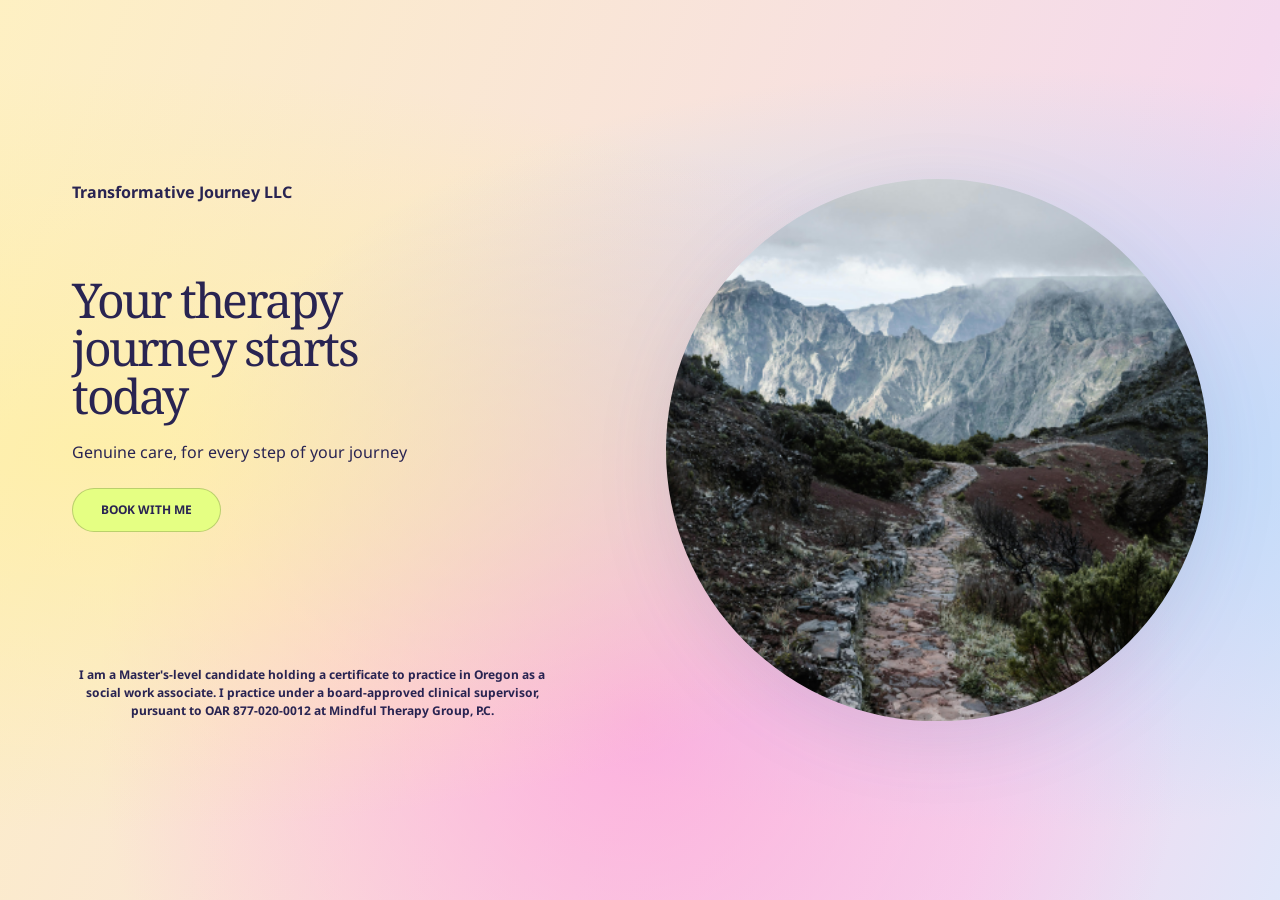
==== index.html @ f6b1f236 "Merge pull request #1 from Bubbles0989/main first pr" ====
<!DOCTYPE html>
<html lang="en">
<head>
	<meta charset="UTF-8">
	<meta name="viewport" content="width=device-width, initial-scale=1.0">
	<title>Transformative Journey LLC | Therapy</title>
	<link href="https://cdn.jsdelivr.net/npm/bootstrap@5.3.8/dist/css/bootstrap.min.css" rel="stylesheet" integrity="sha384-sRIl4kxILFvY47J16cr9ZwB07vP4J8+LH7qKQnuqkuIAvNWLzeN8tE5YBujZqJLB" crossorigin="anonymous">
	<link rel="stylesheet" href="styles.css">
	<link rel="preconnect" href="https://fonts.googleapis.com">
	<link rel="preconnect" href="https://fonts.gstatic.com" crossorigin>
	<link href="https://fonts.googleapis.com/css2?family=Droid+Sans:wght@400;700&family=Droid+Serif:wght@400;700&display=swap" rel="stylesheet">
</head>
<body>
	<main class="index">
		<div class="index-content">
			<section class="intro" aria-labelledby="index-title">
				<p class="brand">Transformative Journey LLC</p>
				<h1 id="index-title">Your therapy<br class="desktop-break"> journey starts<br class="desktop-break"> today</h1>
				<p class="tagline">Genuine care, for every step of your journey</p>
				<a class="booking-link" href="https://www.mindfultherapygroup.com/find-a-provider/?providerId=4339273000565713788" target="blank" rel="noopener noreferrer">Book with me</a>
				<p class="disclaimer">I am a Master's-level candidate holding a certificate to practice in Oregon as a social work associate. I practice under a board-approved clinical supervisor, pursuant to OAR 877-020-0012 at Mindful Therapy Group, P.C.</p>
			</section>

			<div class="photo-wrap" aria-label="A mountain trail through a rocky landscape" role="img">
				<svg class="landscape" viewBox="0 0 500 500" aria-hidden="true">
					<defs>
						<clipPath id="landscape-shape">
							<path d="M 250,0 A 250,250 0 1,1 250,500 A 250,250 0 1,1 250,0 Z"/>
						</clipPath>
					</defs>
					<image href="images/outside.jpg" width="500" height="500" preserveAspectRatio="xMidYMid slice" clip-path="url(#landscape-shape)"/>
				</svg>
			</div>
		</div>
	</main>
</body>
</html>
---- styles.css ----
* {
	box-sizing: border-box;
}

body {
	margin: 0;
	color: #292452;
	font-family: "Droid Sans", sans-serif;
}

.index {
	position: relative;
	display: grid;
	min-height: 100vh;
	min-height: 100svh;
	overflow: hidden;
	isolation: isolate;
}

.index::before {
	position: absolute;
	z-index: -1;
	inset: -10%;
	background:
		radial-gradient(ellipse at 15% 50%, rgba(255, 240, 160, 0.75), transparent 50%),
		radial-gradient(ellipse at 50% 75%, rgba(255, 161, 221, 0.75), transparent 50%),
		radial-gradient(ellipse at 74% 50%, rgba(161, 215, 255, 0.75), transparent 50%),
        linear-gradient(110deg, #fff3bd, #f4d9ee 75%, #d7edff);
	content: "";
	animation: color-drift 25s ease-in-out infinite alternate;
}

.index-content {
	display: grid;
	grid-template-columns: minmax(0, 1fr) minmax(0, 1fr);
	align-items: center;
	gap: clamp(1rem, 4vw, 3.5rem);
	width: min(100%, 1280px);
	min-height: 100vh;
	min-height: 100svh;
	margin-inline: auto;
	padding: clamp(1.5rem, 6vw, 4.5rem);
}

.intro {
	display: flex;
	flex-direction: column;
	align-items: flex-start;
	min-height: min(72vh, 540px);
}

.brand {
	margin: 0 0 clamp(2rem, 8vh, 4.5rem);
	font-size: 1rem;
	font-weight: 700;
}

h1 {
	max-width: 12ch;
	margin: 0;
	font-family: "Droid Serif", serif;
	font-size: clamp(2rem, 4vw, 3rem);
	font-weight: 400;
	line-height: 1;
	letter-spacing: -0.05em;
}

.tagline {
	margin: 1.25rem 0 1.5rem;
	font-size: clamp(0.90rem, 1.5vw, 1rem);
}

.booking-link {
	display: inline-flex;
	min-height: 2.75rem;
	align-items: center;
	justify-content: center;
	padding: 0.75rem 1.75rem;
	border: 1px solid rgba(52, 61, 36, 0.24);
	border-radius: 1000px;
	background: #e5ff83;
	color: #292452;
	font-size: 0.75rem;
	font-weight: 700;
	text-decoration: none;
	text-transform: uppercase;
	transition: background-color 180ms ease, transform 180ms ease;
}

.booking-link:hover {
	transform: translateY(-2px);
	background: #d9f76c;
	color: #292452;
}

.booking-link:focus-visible {
	outline: 3px solid #292452;
	outline-offset: 3px;
}

.disclaimer {
	max-width: 30rem;
	margin: auto 0 0;
	padding-top: 2rem;
	font-size: 0.75rem;
	font-weight: 700;
	line-height: 1.5;
	text-align: center;
}

.photo-wrap {
	display: grid;
	place-items: center;
}

.landscape {
	display: block;
	width: min(100%, 600px);
	height: auto;
	filter: drop-shadow(0 18px 34px rgba(72, 57, 94, 0.1));
}

@keyframes color-drift {
	0% {
		transform: translate3d(-1.5%, -1%, 0) scale(1.00);
	}
	100% {
		transform: translate3d(1.5%, 1%, 0) scale(1.00);
	}
}

@media (max-width: 540px) {
	.index-content {
		grid-template-columns: 1fr;
		gap: 2rem;
		padding: 1.5rem clamp(1.25rem, 7vw, 2.5rem) 2rem;
	}

	.intro {
		min-height: auto;
	}

	.brand {
		margin-bottom: 2rem;
	}

	h1 {
		font-size: clamp(2.75rem, 10vw, 2.5rem);
	}

	.tagline {
		margin-block: 1rem 1.25rem;
	}

	.disclaimer {
		margin-top: 2rem;
		padding-top: 0;
		text-align: left;
	}

	.landscape {
		width: min(100%, 420px);
	}
}

@media (min-width: 540px) and (max-height: 420px) {
	.index-content {
		padding-block: 1rem;
	}

	.intro {
		min-height: auto;
	}

	.brand {
		margin-bottom: 1.25rem;
		font-size: 0.75rem;
	}

	h1 {
		font-size: clamp(2rem, 4vw, 2rem);
	}

	.tagline {
		margin: 0.75rem 0 1rem;
		font-size: 0.75rem;
	}

	.booking-link {
		min-height: 2rem;
		padding: 0.5rem 1.25rem;
		font-size: 0.5rem;
	}

	.disclaimer {
		padding-top: 1rem;
		font-size: 0.5rem;
	}
}

@media (prefers-reduced-motion: reduce) {
	.index::before {
		animation: none;
	}

	.booking-link {
		transition: none;
	}
}
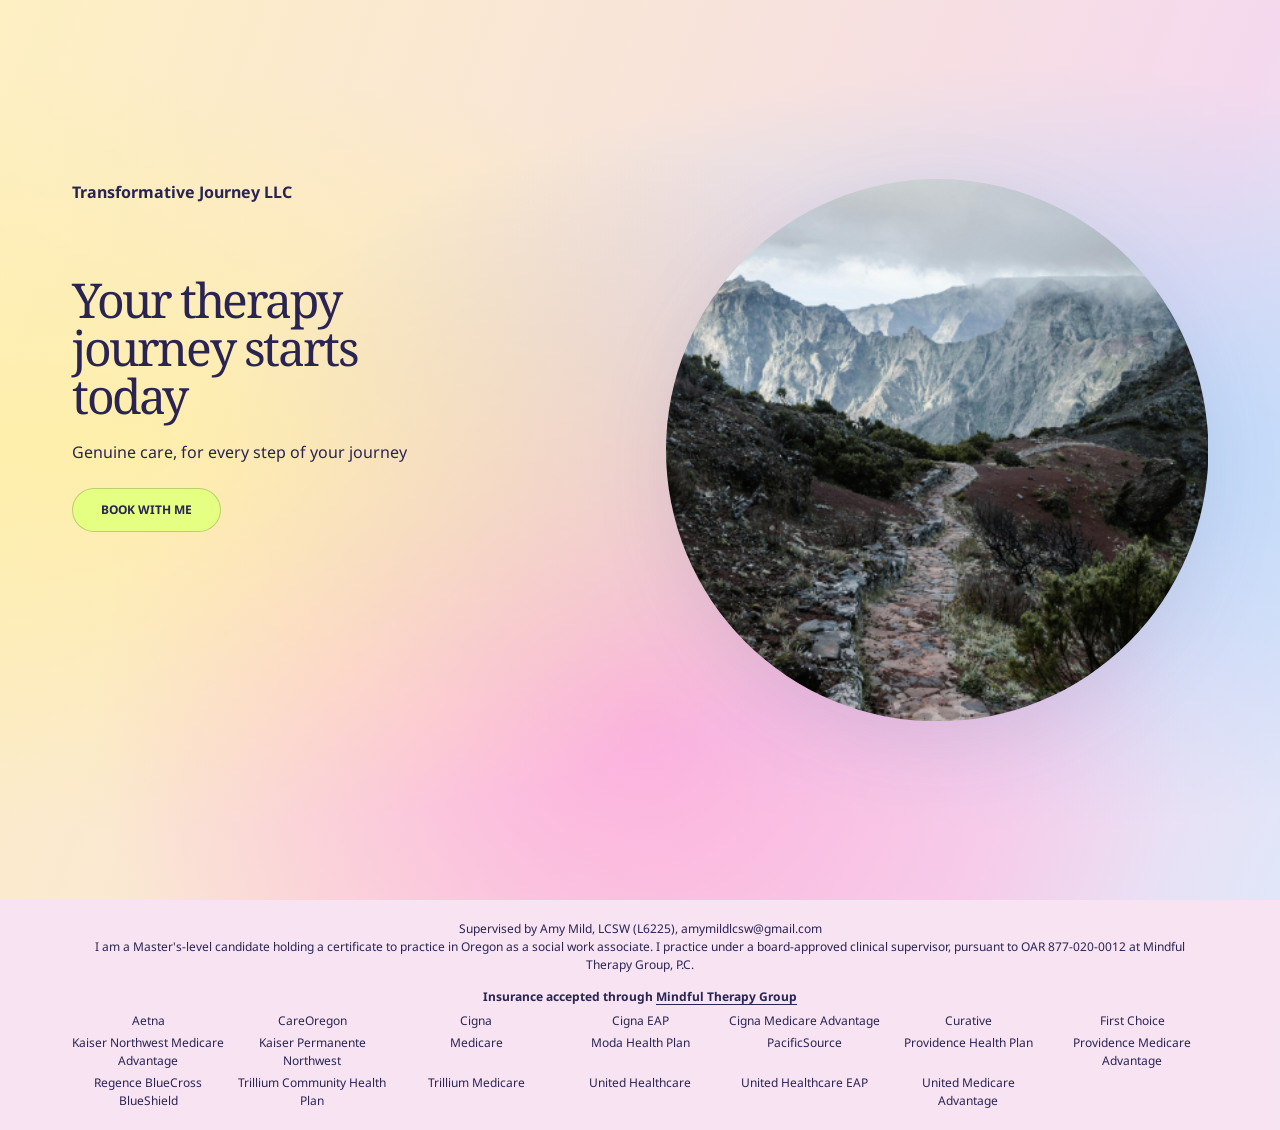
==== commit 6ef967a4: "Merge pull request #2 from Bubbles0989/main index footer adjustments" ====
--- a/index.html
+++ b/index.html
@@ -18,7 +18,6 @@
 				<h1 id="index-title">Your therapy<br class="desktop-break"> journey starts<br class="desktop-break"> today</h1>
 				<p class="tagline">Genuine care, for every step of your journey</p>
 				<a class="booking-link" href="https://www.mindfultherapygroup.com/find-a-provider/?providerId=4339273000565713788" target="blank" rel="noopener noreferrer">Book with me</a>
-				<p class="disclaimer">I am a Master's-level candidate holding a certificate to practice in Oregon as a social work associate. I practice under a board-approved clinical supervisor, pursuant to OAR 877-020-0012 at Mindful Therapy Group, P.C.</p>
 			</section>
 
 			<div class="photo-wrap" aria-label="A mountain trail through a rocky landscape" role="img">
@@ -33,5 +32,34 @@
 			</div>
 		</div>
 	</main>
+	<footer class="site-footer">
+        <p class="footer-disclaimer">Supervised by Amy Mild, LCSW (L6225), amymildlcsw@gmail.com</p>
+		<p class="footer-disclaimer">I am a Master's-level candidate holding a certificate to practice in Oregon as a social work associate. I practice under a board-approved clinical supervisor, pursuant to OAR 877-020-0012 at Mindful Therapy Group, P.C.</p>
+		<section class="insurance" aria-labelledby="insurance-heading">
+			<h2 id="insurance-heading">Insurance accepted through <a href="https://www.mindfultherapygroup.com/find-a-provider/?providerId=4339273000565713788" target="blank" rel="noopener noreferrer">Mindful Therapy Group</a></h2>
+			<ul class="insurance-list">
+				<li>Aetna</li>
+				<li>CareOregon</li>
+				<li>Cigna</li>
+				<li>Cigna EAP</li>
+				<li>Cigna Medicare Advantage</li>
+				<li>Curative</li>
+				<li>First Choice</li>
+				<li>Kaiser Northwest Medicare Advantage</li>
+				<li>Kaiser Permanente Northwest</li>
+				<li>Medicare</li>
+				<li>Moda Health Plan</li>
+				<li>PacificSource</li>
+				<li>Providence Health Plan</li>
+				<li>Providence Medicare Advantage</li>
+				<li>Regence BlueCross BlueShield</li>
+				<li>Trillium Community Health Plan</li>
+				<li>Trillium Medicare</li>
+				<li>United Healthcare</li>
+				<li>United Healthcare EAP</li>
+				<li>United Medicare Advantage</li>
+			</ul>
+		</section>
+	</footer>
 </body>
 </html>
--- a/styles.css
+++ b/styles.css
@@ -27,7 +27,6 @@
 		radial-gradient(ellipse at 74% 50%, rgba(161, 215, 255, 0.75), transparent 50%),
         linear-gradient(110deg, #fff3bd, #f4d9ee 75%, #d7edff);
 	content: "";
-	animation: color-drift 25s ease-in-out infinite alternate;
 }
 
 .index-content {
@@ -98,13 +97,45 @@
 	outline-offset: 3px;
 }
 
-.disclaimer {
-	max-width: 30rem;
-	margin: auto 0 0;
-	padding-top: 2rem;
+.site-footer {
+	padding: 1.25rem clamp(1.25rem, 6vw, 4.5rem);
+	background: rgba(244, 217, 238, 0.72);
+}
+
+.footer-disclaimer {
+	max-width: 75rem;
+	margin: 0 auto;
+	font-size: 0.75rem;
+	line-height: 1.5;
+	text-align: center;
+}
+
+.insurance {
+	max-width: 75rem;
+	margin: 1rem auto 0;
+}
+
+.insurance h2 {
+	margin: 0 0 0.50rem;
 	font-size: 0.75rem;
 	font-weight: 700;
-	line-height: 1.5;
+	text-align: center;
+}
+
+.insurance a {
+	color: inherit;
+	text-underline-offset: 0.25em;
+}
+
+.insurance-list {
+	display: grid;
+	grid-template-columns: repeat(auto-fit, minmax(140px, 1fr));
+	gap: 0.25rem 0.75rem;
+	margin: 0;
+	padding: 0;
+	list-style: none;
+	font-size: 0.75rem;
+	line-height: 1.50;
 	text-align: center;
 }
 
@@ -117,7 +148,7 @@
 	display: block;
 	width: min(100%, 600px);
 	height: auto;
-	filter: drop-shadow(0 18px 34px rgba(72, 57, 94, 0.1));
+	filter: drop-shadow(0 20px 35px rgba(72, 57, 94, 0.1));
 }
 
 @keyframes color-drift {
@@ -152,14 +183,19 @@
 		margin-block: 1rem 1.25rem;
 	}
 
-	.disclaimer {
-		margin-top: 2rem;
-		padding-top: 0;
-		text-align: left;
-	}
-
 	.landscape {
 		width: min(100%, 420px);
+	}
+
+	.insurance-list {
+		grid-template-columns: repeat(2, minmax(0, 1fr));
+		gap: 0.25rem 0.5rem;
+		font-size: 0.65rem;
+		text-align: left;
+	}
+
+	.insurance h2 {
+		text-align: left;
 	}
 }
 
@@ -192,9 +228,8 @@
 		font-size: 0.5rem;
 	}
 
-	.disclaimer {
-		padding-top: 1rem;
-		font-size: 0.5rem;
+	.footer-disclaimer {
+		font-size: 0.65rem;
 	}
 }
 
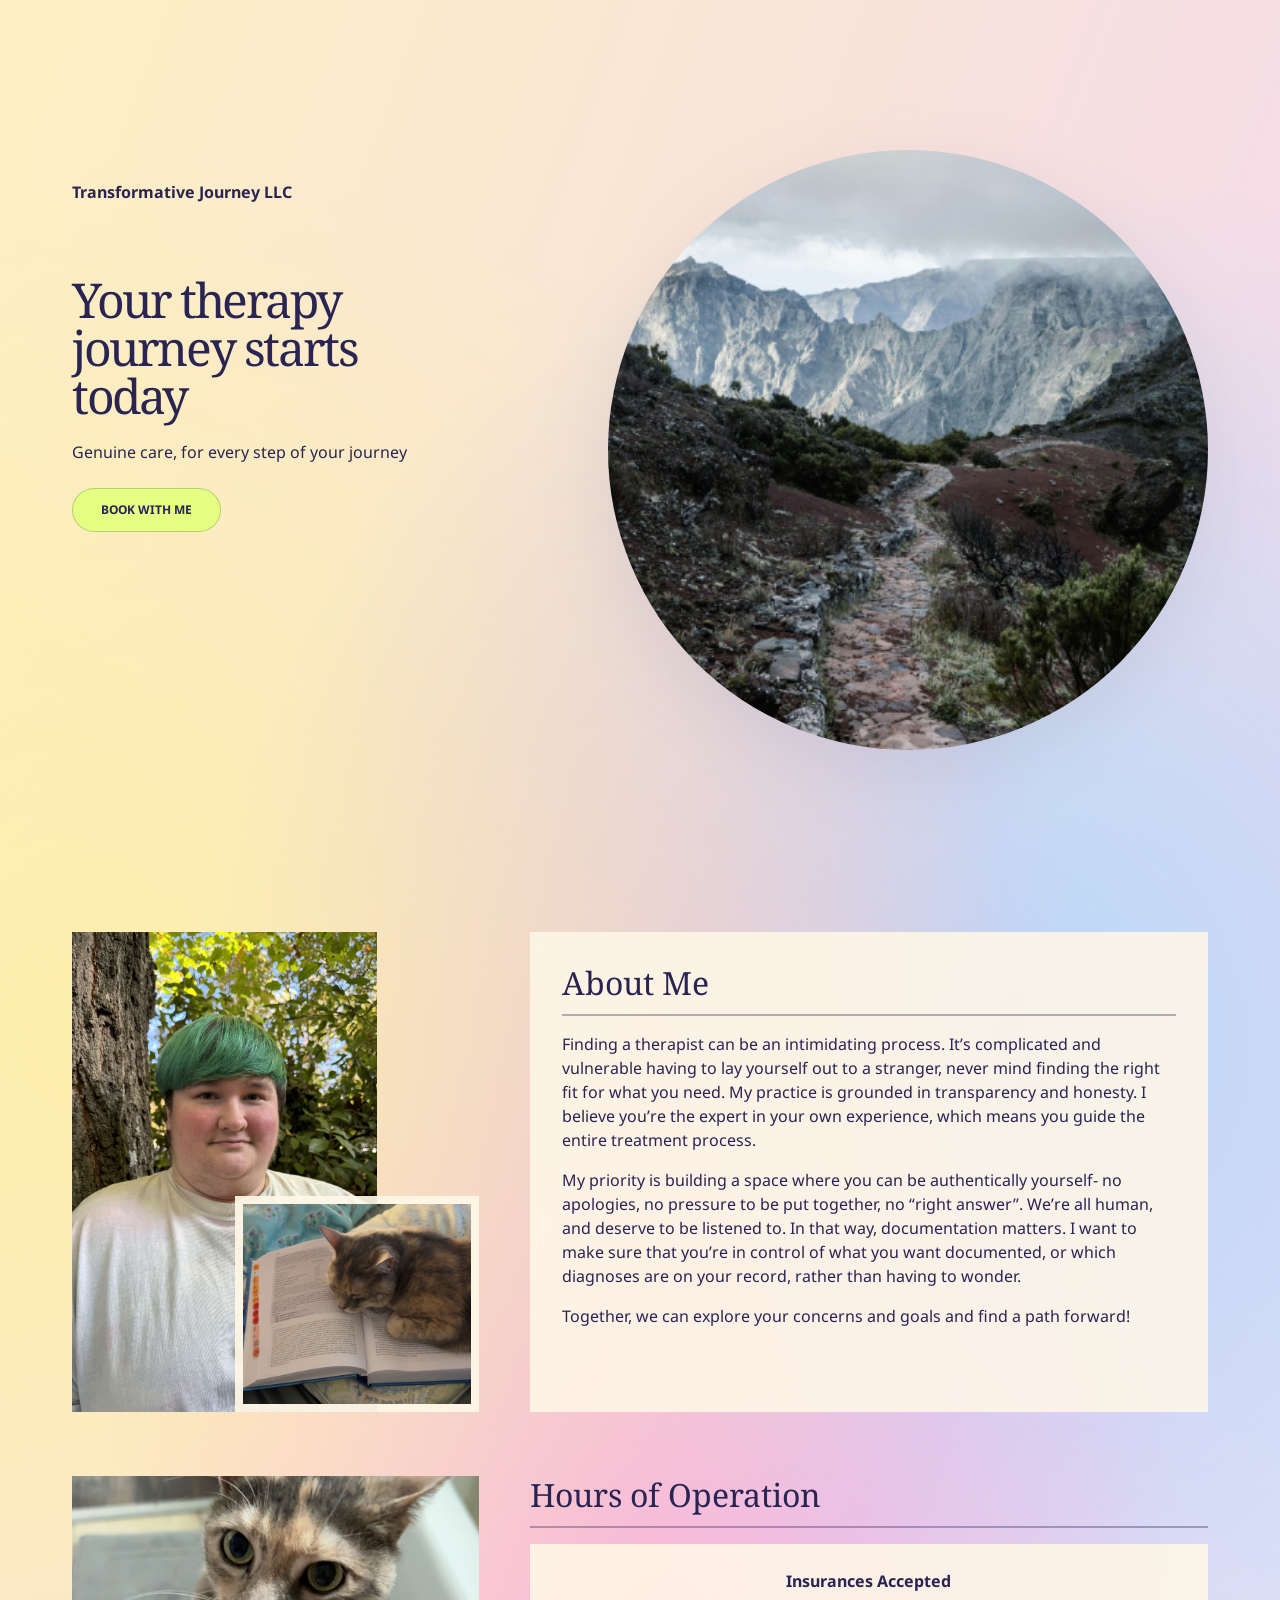
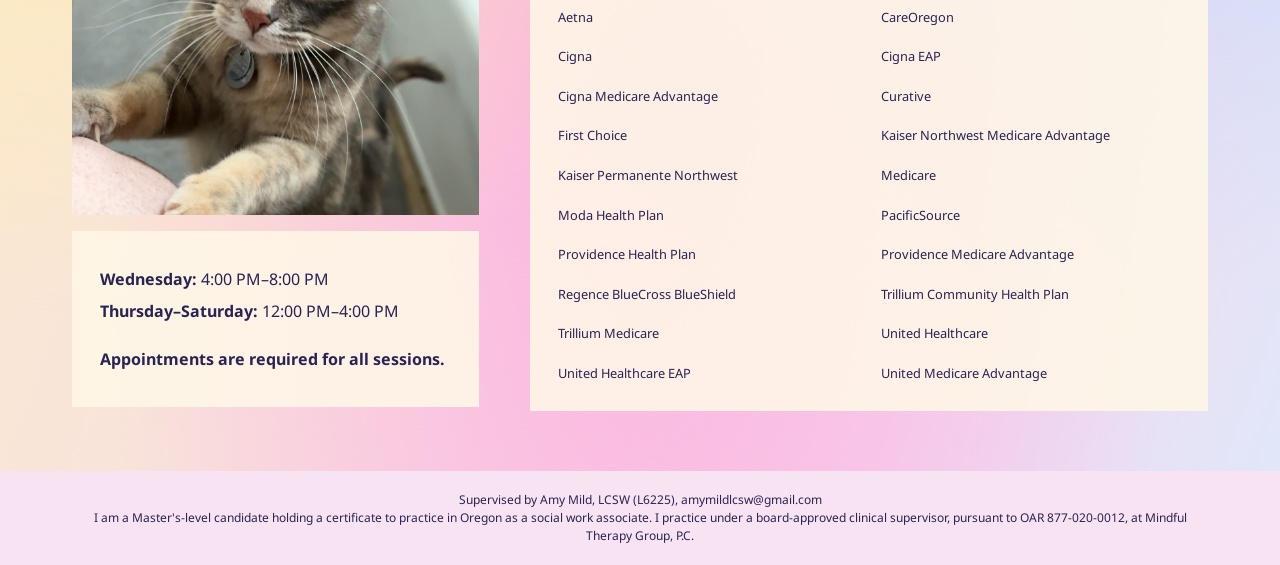
==== commit c4460f54: "Merge pull request #3 from Bubbles0989/main about me and hours of operation section additions" ====
--- a/index.html
+++ b/index.html
@@ -15,51 +15,81 @@
 		<div class="index-content">
 			<section class="intro" aria-labelledby="index-title">
 				<p class="brand">Transformative Journey LLC</p>
+				<div class="photo-wrap" aria-label="A mountain trail facing a rocky landscape" role="img">
+					<svg class="landscape" viewBox="0 0 500 500" aria-hidden="true">
+						<defs>
+							<clipPath id="landscape-shape">
+								<path d="M 250,0 A 250,250 0 1,1 250,500 A 250,250 0 1,1 250,0 Z"/>
+							</clipPath>
+						</defs>
+						<image href="images/outside.jpg" width="500" height="500" preserveAspectRatio="xMidYMid slice" clip-path="url(#landscape-shape)"/>
+					</svg>
+				</div>
 				<h1 id="index-title">Your therapy<br class="desktop-break"> journey starts<br class="desktop-break"> today</h1>
 				<p class="tagline">Genuine care, for every step of your journey</p>
 				<a class="booking-link" href="https://www.mindfultherapygroup.com/find-a-provider/?providerId=4339273000565713788" target="blank" rel="noopener noreferrer">Book with me</a>
 			</section>
-
-			<div class="photo-wrap" aria-label="A mountain trail through a rocky landscape" role="img">
-				<svg class="landscape" viewBox="0 0 500 500" aria-hidden="true">
-					<defs>
-						<clipPath id="landscape-shape">
-							<path d="M 250,0 A 250,250 0 1,1 250,500 A 250,250 0 1,1 250,0 Z"/>
-						</clipPath>
-					</defs>
-					<image href="images/outside.jpg" width="500" height="500" preserveAspectRatio="xMidYMid slice" clip-path="url(#landscape-shape)"/>
-				</svg>
+		</div>
+		<section class="about-section" aria-labelledby="about-heading">
+			<div class="about-content">
+				<div class="about-gallery" aria-label="Portrait and cat photos">
+					<img class="about-portrait" src="images/me.JPG" alt="Portrait of Elliot outdoors">
+					<img class="about-cat" src="images/cat1.jpg" alt="Paprika the cat resting on an open book">
+				</div>
+				<div class="about-card">
+					<h2 class="hours-heading" id="about-heading">About Me</h2>
+					<p>Finding a therapist can be an intimidating process. It’s complicated and vulnerable having to lay yourself out to a stranger, never mind finding the right fit for what you need. My practice is grounded in transparency and honesty. I believe you’re the expert in your own experience, which means you guide the entire treatment process.</p>
+					<p>My priority is building a space where you can be authentically yourself- no apologies, no pressure to be put together, no “right answer”. We’re all human, and deserve to be listened to. In that way, documentation matters. I want to make sure that you’re in control of what you want documented, or which diagnoses are on your record, rather than having to wonder.</p>
+					<p>Together, we can explore your concerns and goals and find a path forward!</p>
+				</div>
+			</div>
+		</section>
+	<section class="practice-details" aria-label="Practice details">
+		<div class="details-content">
+			<div class="hours-column">
+				<img class="practice-cat" src="images/cat3.JPG" alt="A curious Paprika reaching toward the camera">
+				<div class="hours-card">
+					<p><strong>Wednesday:</strong> 4:00 PM–8:00 PM</p>
+					<p><strong>Thursday–Saturday:</strong> 12:00 PM–4:00 PM</p>
+					<p class="appointment-note">Appointments are required for all sessions.</p>
+				</div>
+			</div>
+			<div class="details-side">
+				<h2 class="hours-heading">Hours of Operation</h2>
+				<div class="insurance-card">
+					<h3>Insurances Accepted</h3>
+					<ul class="insurance-list">
+						<li>Aetna</li>
+						<li>CareOregon</li>
+						<li>Cigna</li>
+						<li>Cigna EAP</li>
+						<li>Cigna Medicare Advantage</li>
+						<li>Curative</li>
+						<li>First Choice</li>
+						<li>Kaiser Northwest Medicare Advantage</li>
+						<li>Kaiser Permanente Northwest</li>
+						<li>Medicare</li>
+						<li>Moda Health Plan</li>
+						<li>PacificSource</li>
+						<li>Providence Health Plan</li>
+						<li>Providence Medicare Advantage</li>
+						<li>Regence BlueCross BlueShield</li>
+						<li>Trillium Community Health Plan</li>
+						<li>Trillium Medicare</li>
+						<li>United Healthcare</li>
+						<li>United Healthcare EAP</li>
+						<li>United Medicare Advantage</li>
+					</ul>
+				</div>
 			</div>
 		</div>
+	</section>
 	</main>
 	<footer class="site-footer">
-        <p class="footer-disclaimer">Supervised by Amy Mild, LCSW (L6225), amymildlcsw@gmail.com</p>
-		<p class="footer-disclaimer">I am a Master's-level candidate holding a certificate to practice in Oregon as a social work associate. I practice under a board-approved clinical supervisor, pursuant to OAR 877-020-0012 at Mindful Therapy Group, P.C.</p>
-		<section class="insurance" aria-labelledby="insurance-heading">
-			<h2 id="insurance-heading">Insurance accepted through <a href="https://www.mindfultherapygroup.com/find-a-provider/?providerId=4339273000565713788" target="blank" rel="noopener noreferrer">Mindful Therapy Group</a></h2>
-			<ul class="insurance-list">
-				<li>Aetna</li>
-				<li>CareOregon</li>
-				<li>Cigna</li>
-				<li>Cigna EAP</li>
-				<li>Cigna Medicare Advantage</li>
-				<li>Curative</li>
-				<li>First Choice</li>
-				<li>Kaiser Northwest Medicare Advantage</li>
-				<li>Kaiser Permanente Northwest</li>
-				<li>Medicare</li>
-				<li>Moda Health Plan</li>
-				<li>PacificSource</li>
-				<li>Providence Health Plan</li>
-				<li>Providence Medicare Advantage</li>
-				<li>Regence BlueCross BlueShield</li>
-				<li>Trillium Community Health Plan</li>
-				<li>Trillium Medicare</li>
-				<li>United Healthcare</li>
-				<li>United Healthcare EAP</li>
-				<li>United Medicare Advantage</li>
-			</ul>
-		</section>
+		<p class="footer-disclaimer">Supervised by Amy Mild, LCSW (L6225), amymildlcsw@gmail.com</p>
+		<p class="footer-disclaimer">I am a Master's-level candidate holding a certificate to practice in Oregon as a social work associate. I practice under a board-approved clinical supervisor, pursuant to OAR 877-020-0012, at Mindful Therapy Group, P.C.</p>
 	</footer>
+	<script src="https://code.jquery.com/jquery-3.7.1.min.js" integrity="sha256-/JqT3SQfawRcv/BIHPThkBvs0OEvtFFmqPF/lYI/Cxo=" crossorigin="anonymous" defer></script>
+	<script src="read-aloud.js" defer></script>
 </body>
 </html>
--- a/styles.css
+++ b/styles.css
@@ -30,8 +30,9 @@
 }
 
 .index-content {
-	display: grid;
-	grid-template-columns: minmax(0, 1fr) minmax(0, 1fr);
+	position: relative;
+	display: grid;
+	grid-template-columns: minmax(0, 0.75fr) minmax(0, 1.25fr);
 	align-items: center;
 	gap: clamp(1rem, 4vw, 3.5rem);
 	width: min(100%, 1280px);
@@ -42,10 +43,11 @@
 }
 
 .intro {
+	grid-column: 1 / -1;
 	display: flex;
 	flex-direction: column;
 	align-items: flex-start;
-	min-height: min(72vh, 540px);
+	min-height: min(75vh, 540px);
 }
 
 .brand {
@@ -66,7 +68,7 @@
 
 .tagline {
 	margin: 1.25rem 0 1.5rem;
-	font-size: clamp(0.90rem, 1.5vw, 1rem);
+	font-size: clamp(1rem, 1.5vw, 1rem);
 }
 
 .booking-link {
@@ -110,38 +112,157 @@
 	text-align: center;
 }
 
-.insurance {
-	max-width: 75rem;
-	margin: 1rem auto 0;
-}
-
-.insurance h2 {
-	margin: 0 0 0.50rem;
-	font-size: 0.75rem;
+.about-section {
+	width: min(100%, 1280px);
+	margin: 0 auto;
+	padding: 2rem clamp(1.5rem, 6vw, 4.5rem);
+}
+
+.about-content {
+	display: grid;
+	grid-template-columns: minmax(0, 0.75fr) minmax(0, 1.25fr);
+	align-items: stretch;
+	gap: clamp(1.25rem, 4vw, 3.5rem);
+}
+
+.about-gallery {
+	position: relative;
+	min-height: 30rem;
+	height: 100%;
+}
+
+.about-portrait {
+	display: block;
+	width: 75%;
+	height: 100%;
+	min-height: 30rem;
+	object-fit: cover;
+	object-position: center 25%;
+}
+
+.about-cat {
+	position: absolute;
+	right: 0;
+	bottom: 0;
+	width: 60%;
+	height: 45%;
+	border: 0.5rem solid rgba(255, 248, 232, 0.92);
+	object-fit: cover;
+	object-position: center 58%;
+}
+
+.about-card {
+	align-self: stretch;
+	background: rgba(255, 248, 232, 0.88);
+	padding: clamp(1.25rem, 3vw, 2rem);
+}
+
+.about-card p {
+	margin: 0 0 1rem;
+	font-size: clamp(1rem, 1vw, 1rem);
+	line-height: 1.5;
+}
+
+.about-card p:last-child {
+	margin-bottom: 0;
+}
+
+.practice-details {
+	width: min(100%, 1280px);
+	margin: 0 auto;
+	padding: 2rem clamp(1.5rem, 6vw, 4.5rem) 4rem;
+}
+
+.details-content {
+	display: grid;
+	grid-template-columns: minmax(0, 0.75fr) minmax(0, 1.25fr);
+	align-items: stretch;
+	gap: clamp(1.25rem, 4vw, 3.5rem);
+}
+
+.hours-column {
+	display: flex;
+	flex-direction: column;
+	gap: 1rem;
+}
+
+.practice-cat {
+	display: block;
+	width: 100%;
+	aspect-ratio: 1.2;
+	object-fit: cover;
+	object-position: center 38%;
+}
+
+.hours-card,
+.insurance-card {
+	background: rgba(255, 248, 232, 0.88);
+	padding: clamp(1rem, 2.5vw, 1.75rem);
+}
+
+.hours-heading {
+	margin: 0 0 1rem;
+	padding-bottom: 0.75rem;
+	border-bottom: 2px solid rgba(41, 36, 82, 0.35);
+	font-family: "Droid Serif", serif;
+	font-size: clamp(1.25rem, 2.5vw, 2rem);
+	font-weight: 400;
+}
+
+.hours-card p {
+	margin: 0.5rem 0;
+	font-size: 1rem;
+	line-height: 1.5;
+}
+
+.hours-card .appointment-note {
+	margin-top: 1.5rem;
+	font-weight: 700;
+}
+
+.insurance-card {
+	display: flex;
+	flex-direction: column;
+	height: calc(100% - 4rem);
+}
+
+.insurance-card h3 {
+	margin: 0 0 1rem;
+	font-family: "Droid Sans", sans-serif;
+	font-size: 1rem;
 	font-weight: 700;
 	text-align: center;
 }
 
-.insurance a {
-	color: inherit;
-	text-underline-offset: 0.25em;
-}
-
 .insurance-list {
 	display: grid;
-	grid-template-columns: repeat(auto-fit, minmax(140px, 1fr));
-	gap: 0.25rem 0.75rem;
+	grid-template-columns: repeat(2, minmax(0, 1fr));
+	align-content: space-between;
+	gap: 0.50rem 1.5rem;
+	flex: 1;
 	margin: 0;
 	padding: 0;
 	list-style: none;
+	font-size: clamp(0.75rem, 1vw, 1rem);
+	line-height: 1.50;
+}
+
+.details-disclaimer {
+	margin: auto 0 0;
+	padding-top: 2rem;
 	font-size: 0.75rem;
-	line-height: 1.50;
+	font-weight: 700;
+	line-height: 1.5;
 	text-align: center;
 }
-
 .photo-wrap {
-	display: grid;
+	position: absolute;
+	top: 50%;
+	right: clamp(1.5rem, 6vw, 4.5rem);
+	display: grid;
+	width: min(50%, 600px);
 	place-items: center;
+	transform: translateY(-50%);
 }
 
 .landscape {
@@ -171,6 +292,13 @@
 		min-height: auto;
 	}
 
+	.photo-wrap {
+		position: static;
+		width: min(100%, 420px);
+		margin-inline: auto;
+		transform: none;
+	}
+
 	.brand {
 		margin-bottom: 2rem;
 	}
@@ -184,19 +312,62 @@
 	}
 
 	.landscape {
-		width: min(100%, 420px);
+		width: 100%;
+	}
+
+	.about-section {
+		padding: 1rem clamp(1.25rem, 7vw, 2.5rem);
+	}
+
+	.about-content {
+		grid-template-columns: 1fr;
+		gap: 1rem;
+	}
+
+	.about-gallery {
+		height: clamp(25rem, 100vw, 30rem);
+		min-height: 0;
+	}
+
+	.about-portrait {
+		width: 75%;
+		min-height: 0;
+	}
+
+	.about-cat {
+		width: 60%;
+		height: 50%;
+		border-width: 0.25rem;
+	}
+
+	.about-card {
+		padding: 1.25rem;
+	}
+
+	.about-card p {
+		font-size: 1rem;
+		line-height: 1.5;
+	}
+
+	.practice-details {
+		padding: 1rem clamp(1.25rem, 7vw, 2.5rem) 2rem;
+	}
+
+	.details-content {
+		grid-template-columns: 1fr;
+	}
+
+	.insurance-card {
+		height: auto;
 	}
 
 	.insurance-list {
 		grid-template-columns: repeat(2, minmax(0, 1fr));
-		gap: 0.25rem 0.5rem;
-		font-size: 0.65rem;
-		text-align: left;
-	}
-
-	.insurance h2 {
-		text-align: left;
-	}
+		align-content: start;
+		gap: 0.50rem 0.75rem;
+		font-size: 0.75rem;
+	}
+
 }
 
 @media (min-width: 540px) and (max-height: 420px) {
@@ -228,8 +399,9 @@
 		font-size: 0.5rem;
 	}
 
-	.footer-disclaimer {
-		font-size: 0.65rem;
+	.footer-disclaimer,
+	.details-disclaimer {
+		font-size: 0.75rem;
 	}
 }
 
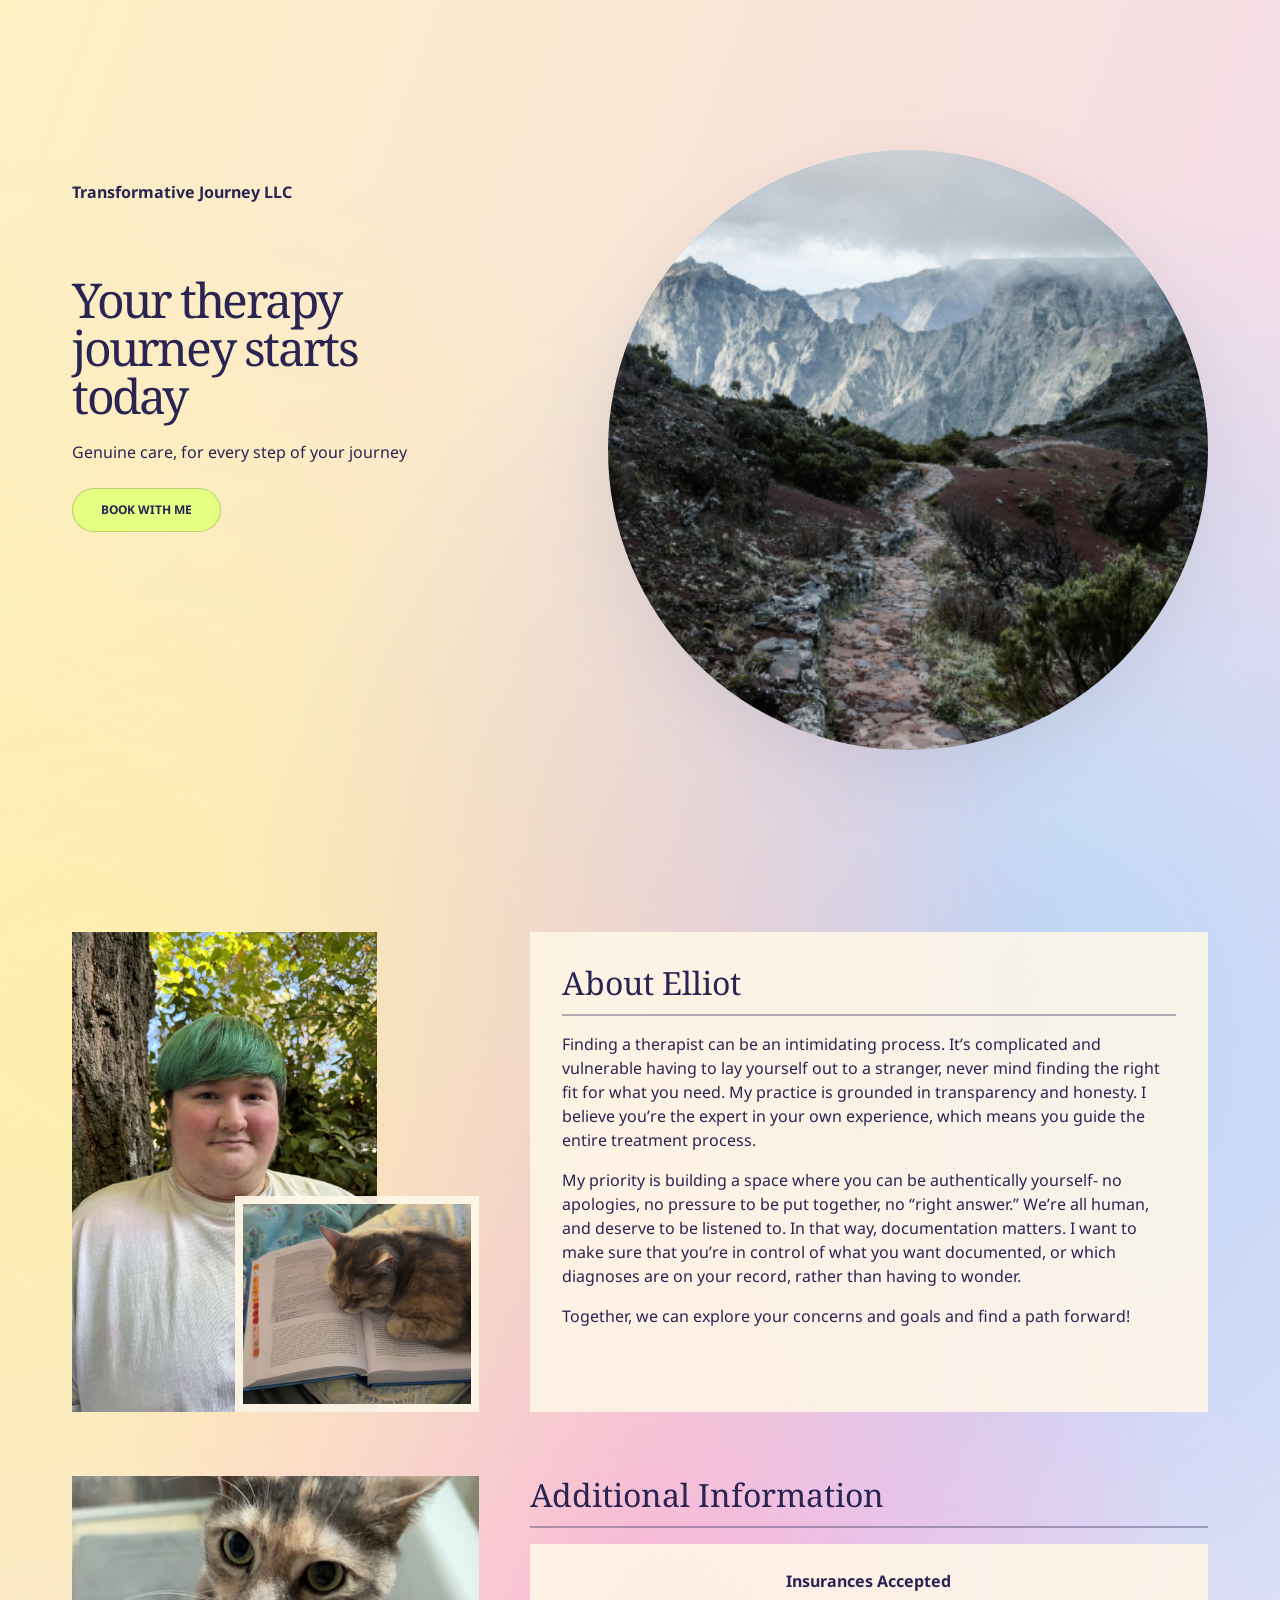
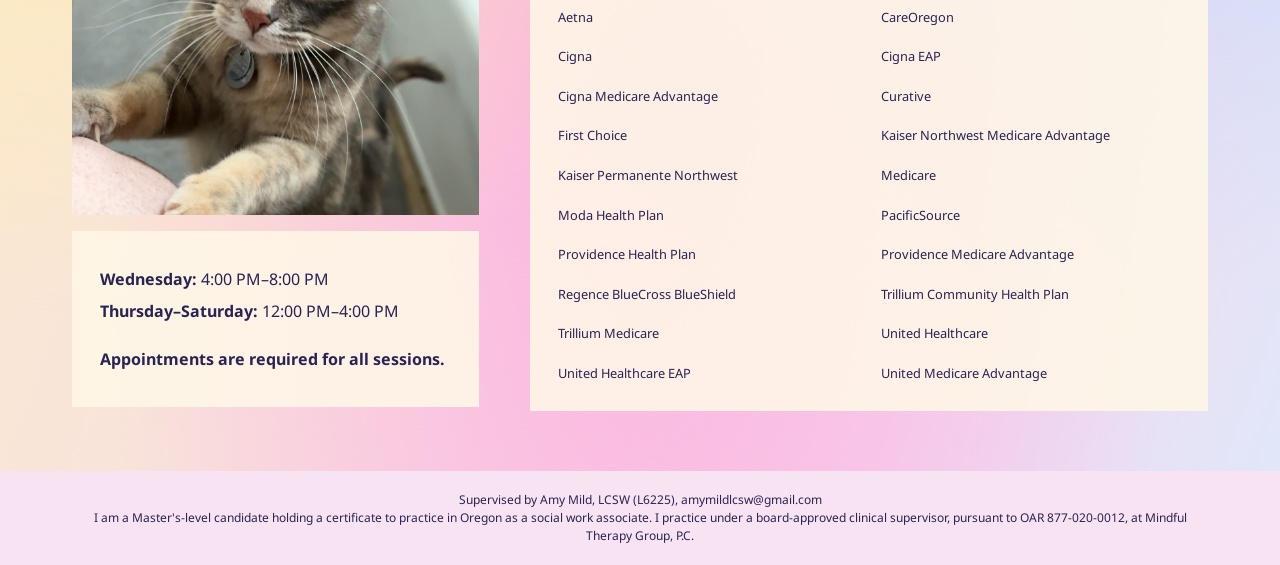
==== commit 6335ef5f: "Merge pull request #4 from Bubbles0989/main some adjustments to syntax" ====
--- a/index.html
+++ b/index.html
@@ -3,7 +3,7 @@
 <head>
 	<meta charset="UTF-8">
 	<meta name="viewport" content="width=device-width, initial-scale=1.0">
-	<title>Transformative Journey LLC | Therapy</title>
+	<title>Transformative Journey LLC</title>
 	<link href="https://cdn.jsdelivr.net/npm/bootstrap@5.3.8/dist/css/bootstrap.min.css" rel="stylesheet" integrity="sha384-sRIl4kxILFvY47J16cr9ZwB07vP4J8+LH7qKQnuqkuIAvNWLzeN8tE5YBujZqJLB" crossorigin="anonymous">
 	<link rel="stylesheet" href="styles.css">
 	<link rel="preconnect" href="https://fonts.googleapis.com">
@@ -37,9 +37,9 @@
 					<img class="about-cat" src="images/cat1.jpg" alt="Paprika the cat resting on an open book">
 				</div>
 				<div class="about-card">
-					<h2 class="hours-heading" id="about-heading">About Me</h2>
+					<h2 class="hours-heading" id="about-heading">About Elliot</h2>
 					<p>Finding a therapist can be an intimidating process. It’s complicated and vulnerable having to lay yourself out to a stranger, never mind finding the right fit for what you need. My practice is grounded in transparency and honesty. I believe you’re the expert in your own experience, which means you guide the entire treatment process.</p>
-					<p>My priority is building a space where you can be authentically yourself- no apologies, no pressure to be put together, no “right answer”. We’re all human, and deserve to be listened to. In that way, documentation matters. I want to make sure that you’re in control of what you want documented, or which diagnoses are on your record, rather than having to wonder.</p>
+					<p>My priority is building a space where you can be authentically yourself- no apologies, no pressure to be put together, no “right answer.” We’re all human, and deserve to be listened to. In that way, documentation matters. I want to make sure that you’re in control of what you want documented, or which diagnoses are on your record, rather than having to wonder.</p>
 					<p>Together, we can explore your concerns and goals and find a path forward!</p>
 				</div>
 			</div>
@@ -47,7 +47,7 @@
 	<section class="practice-details" aria-label="Practice details">
 		<div class="details-content">
 			<div class="hours-column">
-				<img class="practice-cat" src="images/cat3.JPG" alt="A curious Paprika reaching toward the camera">
+				<img class="practice-cat" src="images/cat3.JPG" alt="Paprika the cat reaching toward the camera">
 				<div class="hours-card">
 					<p><strong>Wednesday:</strong> 4:00 PM–8:00 PM</p>
 					<p><strong>Thursday–Saturday:</strong> 12:00 PM–4:00 PM</p>
@@ -55,7 +55,7 @@
 				</div>
 			</div>
 			<div class="details-side">
-				<h2 class="hours-heading">Hours of Operation</h2>
+				<h2 class="hours-heading">Additional Information</h2>
 				<div class="insurance-card">
 					<h3>Insurances Accepted</h3>
 					<ul class="insurance-list">
@@ -90,6 +90,5 @@
 		<p class="footer-disclaimer">I am a Master's-level candidate holding a certificate to practice in Oregon as a social work associate. I practice under a board-approved clinical supervisor, pursuant to OAR 877-020-0012, at Mindful Therapy Group, P.C.</p>
 	</footer>
 	<script src="https://code.jquery.com/jquery-3.7.1.min.js" integrity="sha256-/JqT3SQfawRcv/BIHPThkBvs0OEvtFFmqPF/lYI/Cxo=" crossorigin="anonymous" defer></script>
-	<script src="read-aloud.js" defer></script>
 </body>
 </html>
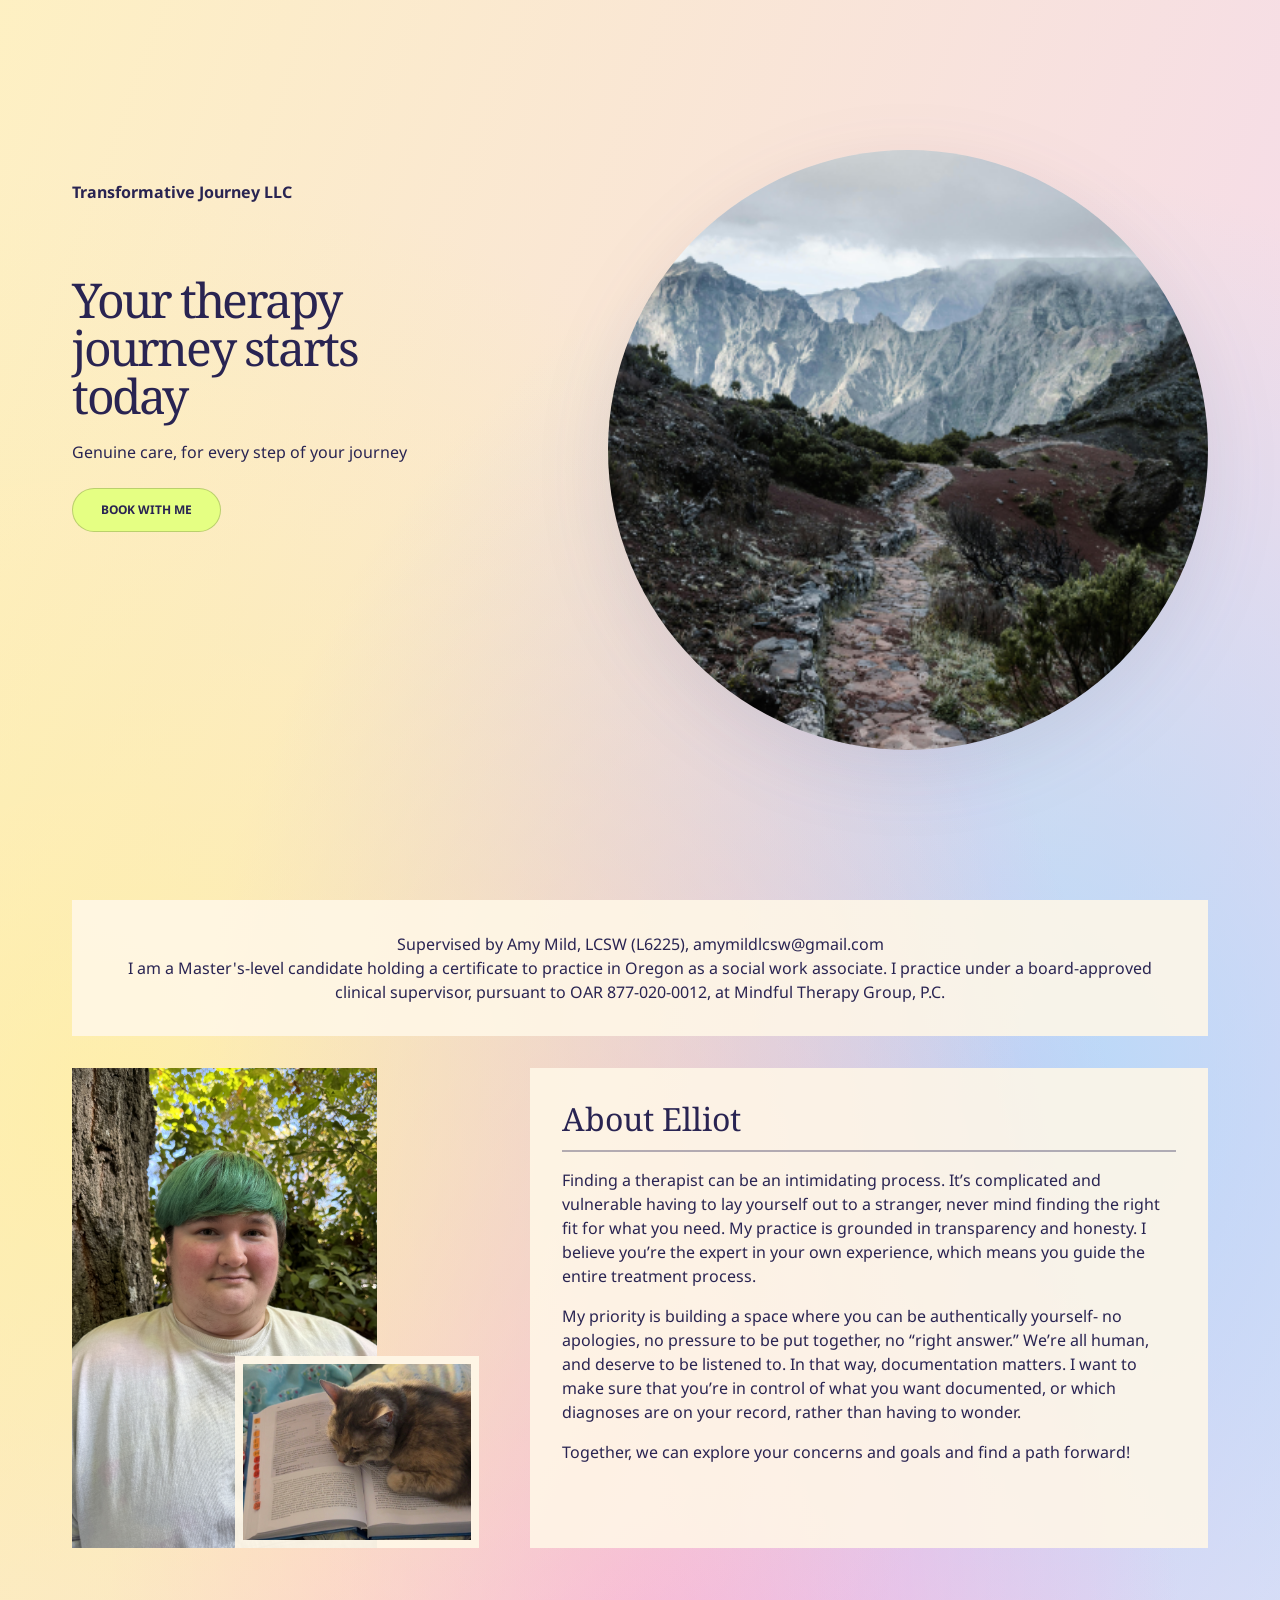
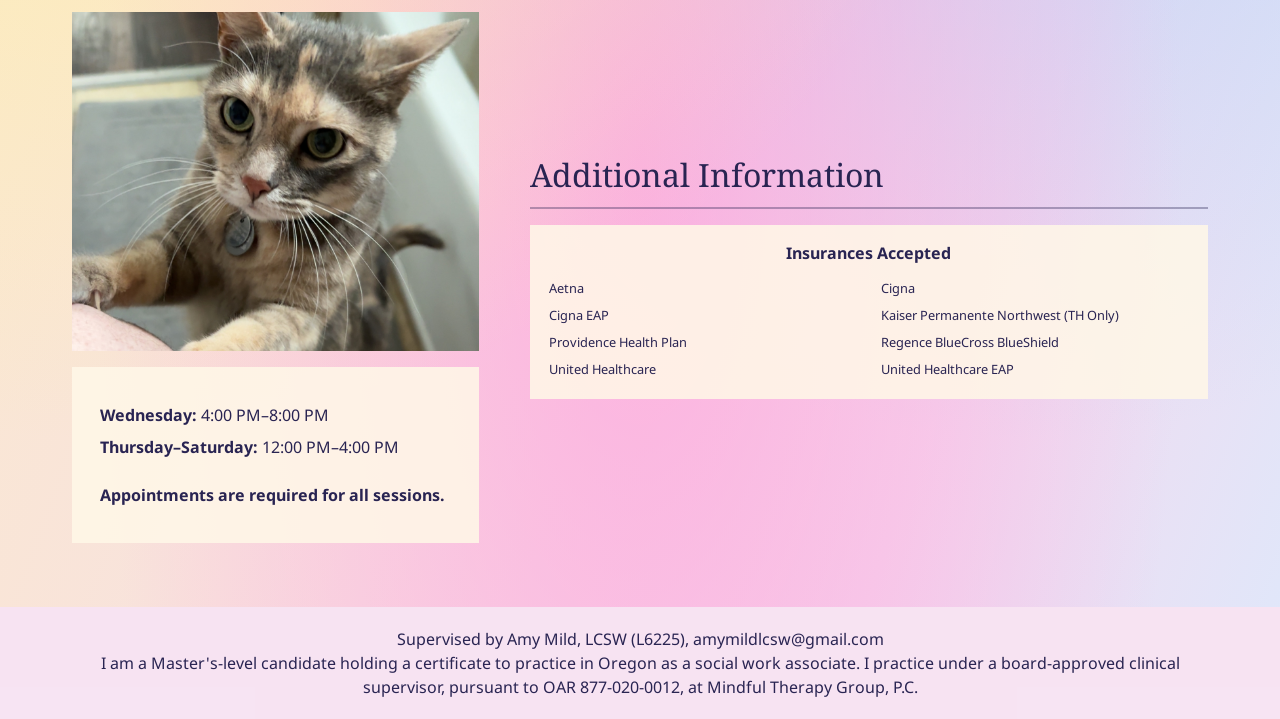
==== commit 5365d2b9: "Merge pull request #5 from Bubbles0989/main fixed spacing issues and added disclaimer box above" ====
--- a/index.html
+++ b/index.html
@@ -30,6 +30,12 @@
 				<a class="booking-link" href="https://www.mindfultherapygroup.com/find-a-provider/?providerId=4339273000565713788" target="blank" rel="noopener noreferrer">Book with me</a>
 			</section>
 		</div>
+		<section class="supervision-section" aria-label="Supervision and practice information">
+			<div class="supervision-card">
+				<p class="footer-disclaimer">Supervised by Amy Mild, LCSW (L6225), amymildlcsw@gmail.com</p>
+				<p class="footer-disclaimer">I am a Master's-level candidate holding a certificate to practice in Oregon as a social work associate. I practice under a board-approved clinical supervisor, pursuant to OAR 877-020-0012, at Mindful Therapy Group, P.C.</p>
+			</div>
+		</section>
 		<section class="about-section" aria-labelledby="about-heading">
 			<div class="about-content">
 				<div class="about-gallery" aria-label="Portrait and cat photos">
@@ -60,25 +66,13 @@
 					<h3>Insurances Accepted</h3>
 					<ul class="insurance-list">
 						<li>Aetna</li>
-						<li>CareOregon</li>
 						<li>Cigna</li>
 						<li>Cigna EAP</li>
-						<li>Cigna Medicare Advantage</li>
-						<li>Curative</li>
-						<li>First Choice</li>
-						<li>Kaiser Northwest Medicare Advantage</li>
-						<li>Kaiser Permanente Northwest</li>
-						<li>Medicare</li>
-						<li>Moda Health Plan</li>
-						<li>PacificSource</li>
+						<li>Kaiser Permanente Northwest (TH Only)</li>
 						<li>Providence Health Plan</li>
-						<li>Providence Medicare Advantage</li>
 						<li>Regence BlueCross BlueShield</li>
-						<li>Trillium Community Health Plan</li>
-						<li>Trillium Medicare</li>
 						<li>United Healthcare</li>
 						<li>United Healthcare EAP</li>
-						<li>United Medicare Advantage</li>
 					</ul>
 				</div>
 			</div>
--- a/styles.css
+++ b/styles.css
@@ -24,7 +24,7 @@
 	background:
 		radial-gradient(ellipse at 15% 50%, rgba(255, 240, 160, 0.75), transparent 50%),
 		radial-gradient(ellipse at 50% 75%, rgba(255, 161, 221, 0.75), transparent 50%),
-		radial-gradient(ellipse at 74% 50%, rgba(161, 215, 255, 0.75), transparent 50%),
+		radial-gradient(ellipse at 75% 50%, rgba(161, 215, 255, 0.75), transparent 50%),
         linear-gradient(110deg, #fff3bd, #f4d9ee 75%, #d7edff);
 	content: "";
 }
@@ -107,9 +107,20 @@
 .footer-disclaimer {
 	max-width: 75rem;
 	margin: 0 auto;
-	font-size: 0.75rem;
+	font-size: 1rem;
 	line-height: 1.5;
 	text-align: center;
+}
+
+.supervision-section {
+	width: min(100%, 1280px);
+	margin: 0 auto;
+	padding: 0 clamp(1.5rem, 6vw, 4.5rem);
+}
+
+.supervision-card {
+	background: rgba(255, 248, 232, 0.88);
+	padding: clamp(1.25rem, 3vw, 2rem);
 }
 
 .about-section {
@@ -145,10 +156,10 @@
 	right: 0;
 	bottom: 0;
 	width: 60%;
-	height: 45%;
+	height: 40%;
 	border: 0.5rem solid rgba(255, 248, 232, 0.92);
 	object-fit: cover;
-	object-position: center 58%;
+	object-position: center 25%;
 }
 
 .about-card {
@@ -191,7 +202,7 @@
 	width: 100%;
 	aspect-ratio: 1.2;
 	object-fit: cover;
-	object-position: center 38%;
+	object-position: center 30%;
 }
 
 .hours-card,
@@ -223,7 +234,14 @@
 .insurance-card {
 	display: flex;
 	flex-direction: column;
-	height: calc(100% - 4rem);
+	height: auto;
+	padding: clamp(0.75rem, 1.5vw, 1.25rem);
+}
+
+.details-side {
+	display: flex;
+	flex-direction: column;
+	justify-content: center;
 }
 
 .insurance-card h3 {
@@ -237,9 +255,8 @@
 .insurance-list {
 	display: grid;
 	grid-template-columns: repeat(2, minmax(0, 1fr));
-	align-content: space-between;
+	align-content: start;
 	gap: 0.50rem 1.5rem;
-	flex: 1;
 	margin: 0;
 	padding: 0;
 	list-style: none;
@@ -295,7 +312,7 @@
 	.photo-wrap {
 		position: static;
 		width: min(100%, 420px);
-		margin-inline: auto;
+		margin: 0 auto 1.5rem;
 		transform: none;
 	}
 
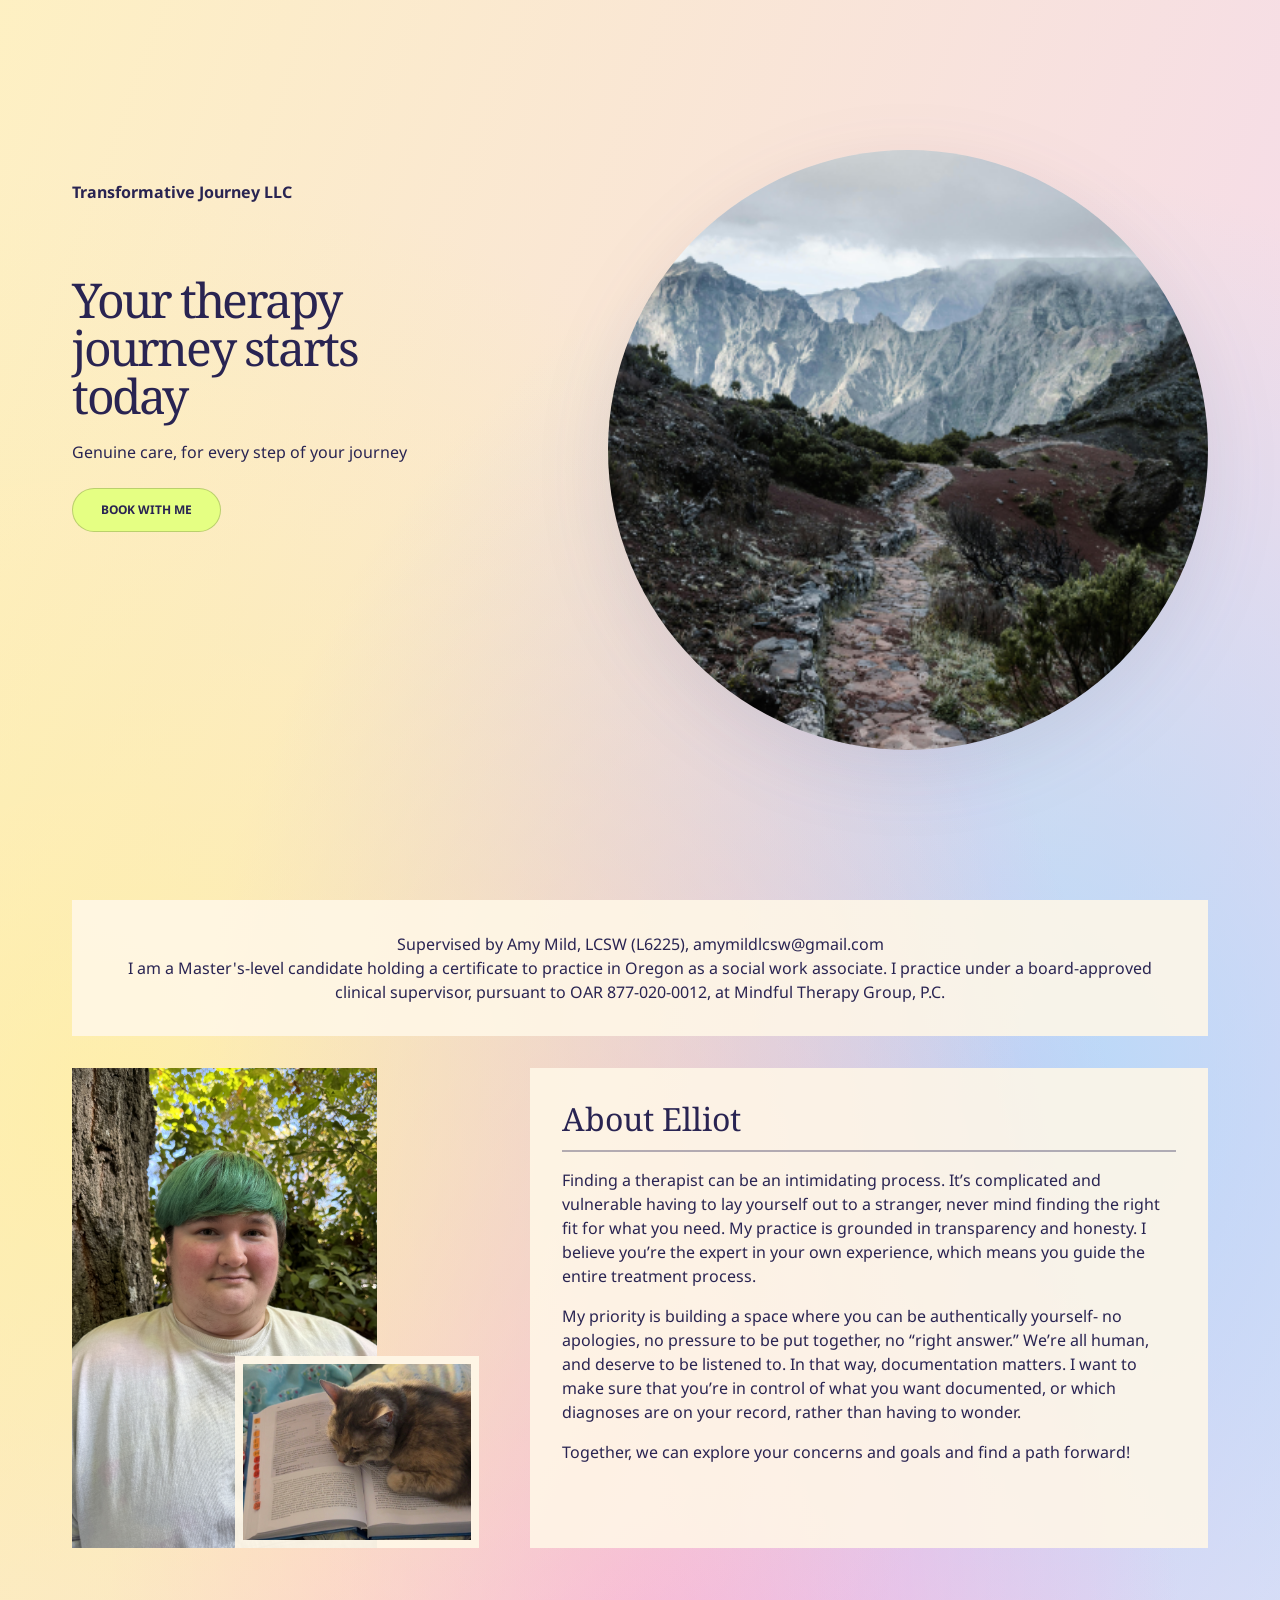
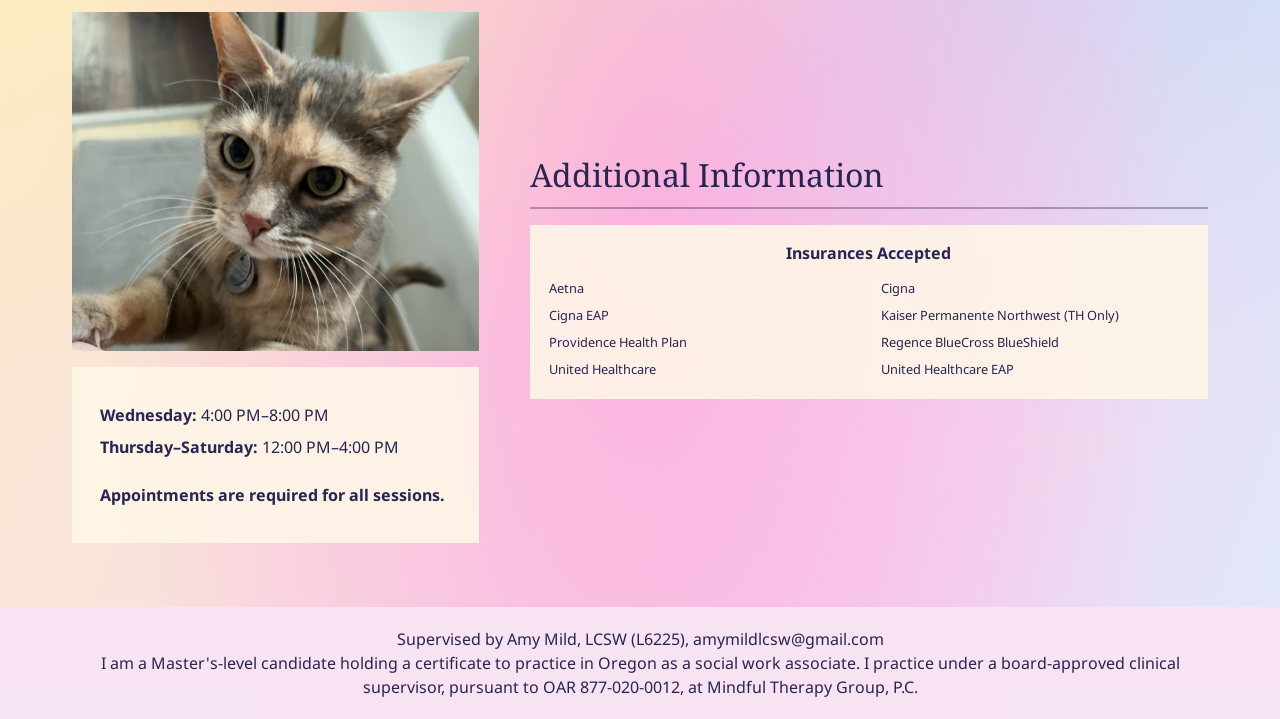
==== commit d6f75bf0: "updated booking link" ====
--- a/index.html
+++ b/index.html
@@ -27,7 +27,7 @@
 				</div>
 				<h1 id="index-title">Your therapy<br class="desktop-break"> journey starts<br class="desktop-break"> today</h1>
 				<p class="tagline">Genuine care, for every step of your journey</p>
-				<a class="booking-link" href="https://www.mindfultherapygroup.com/find-a-provider/?providerId=4339273000565713788" target="blank" rel="noopener noreferrer">Book with me</a>
+				<a class="booking-link" href="https://mindfultherapygroup.com/get-started-2/?preferredProvider=Elliot%20Purl&preferredProviderCode=30640" target="blank" rel="noopener noreferrer">Book with me</a>
 			</section>
 		</div>
 		<section class="supervision-section" aria-label="Supervision and practice information">
--- a/styles.css
+++ b/styles.css
@@ -202,7 +202,7 @@
 	width: 100%;
 	aspect-ratio: 1.2;
 	object-fit: cover;
-	object-position: center 30%;
+	object-position: center 20%;
 }
 
 .hours-card,
@@ -353,7 +353,7 @@
 
 	.about-cat {
 		width: 60%;
-		height: 50%;
+		height: 35%;
 		border-width: 0.25rem;
 	}
 
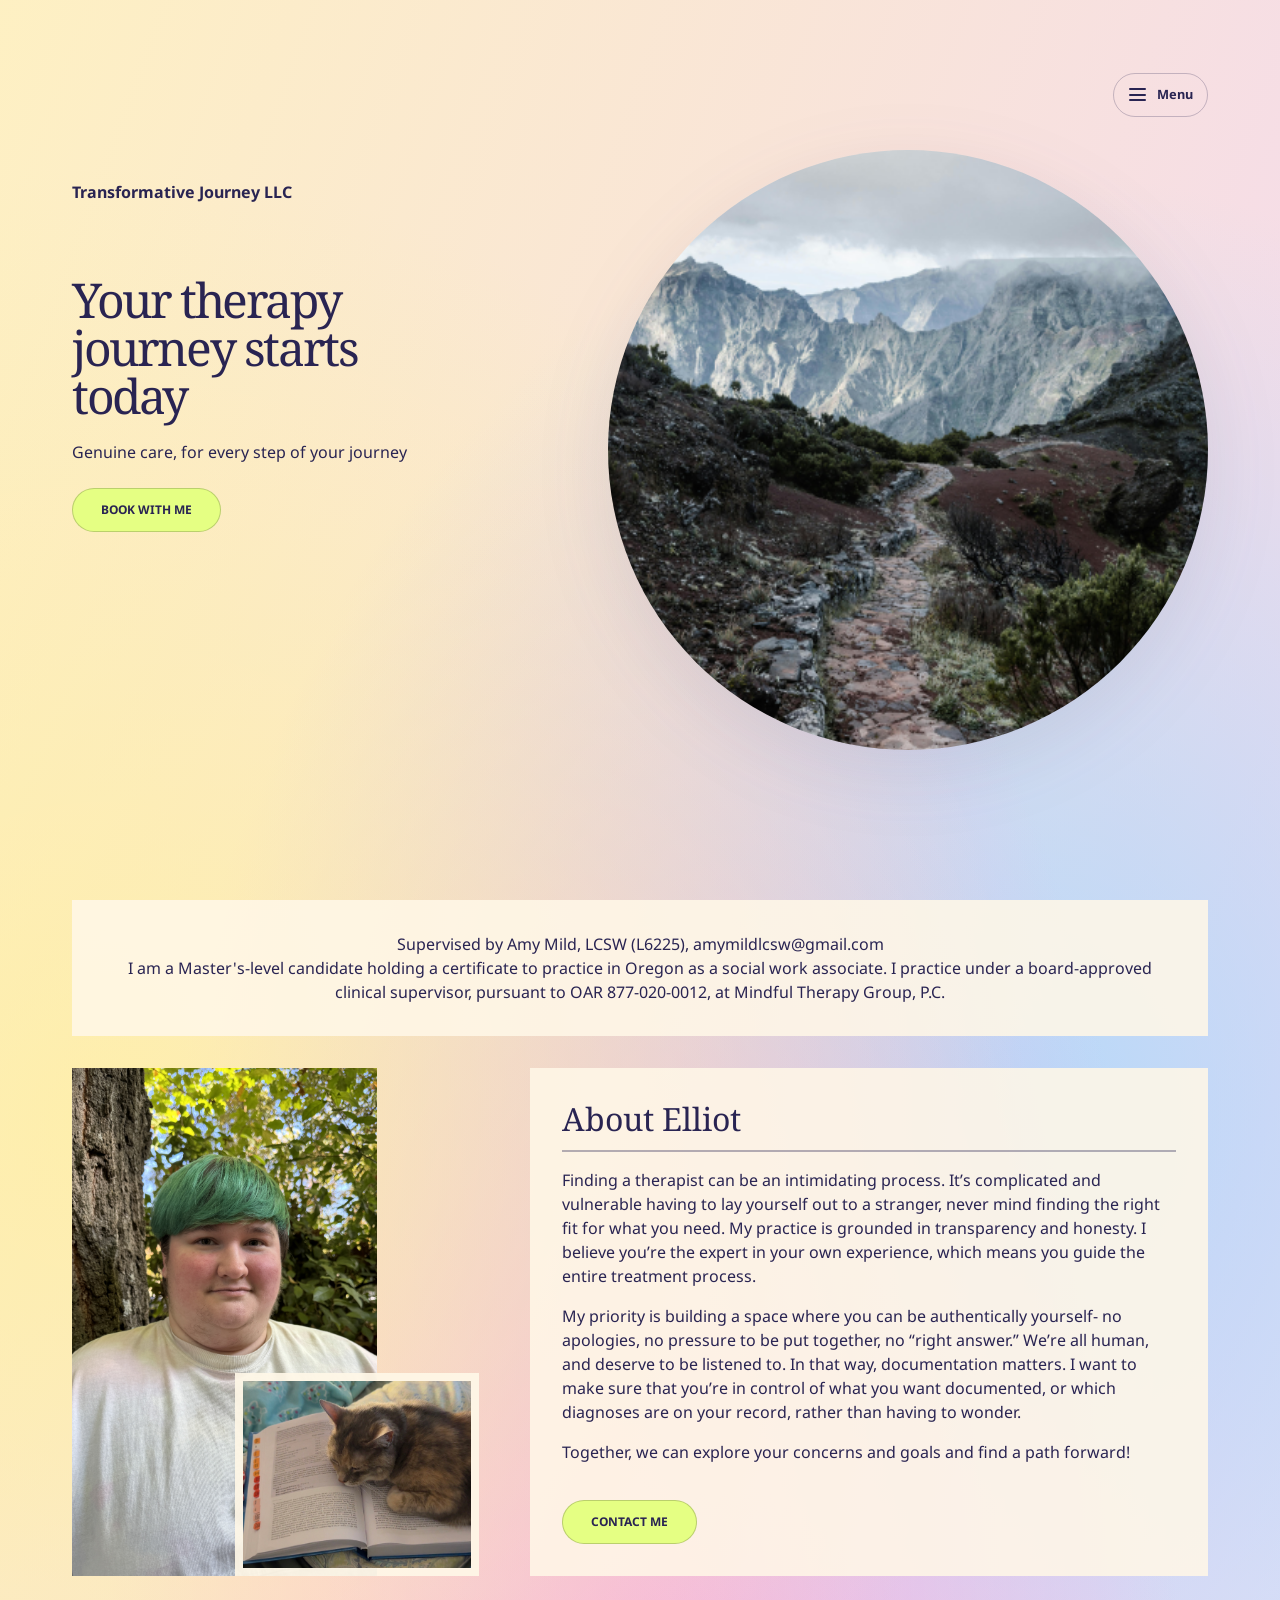
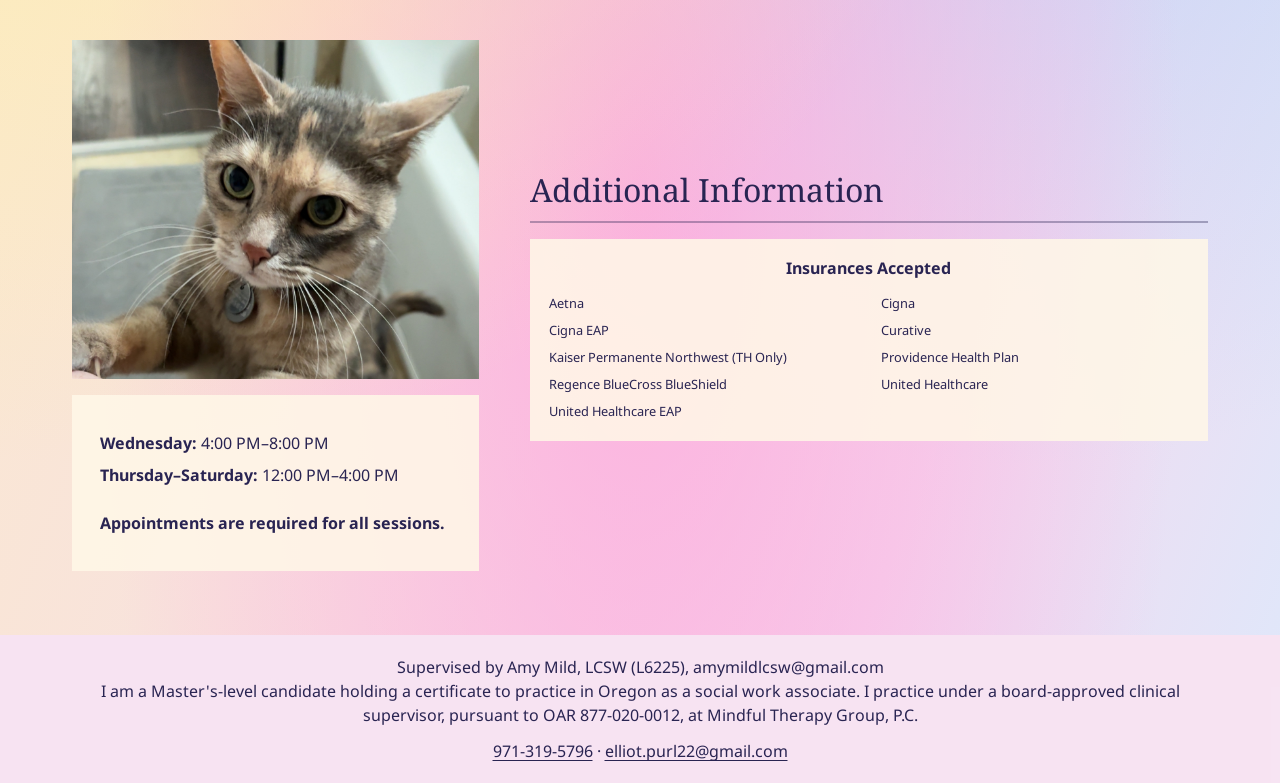
==== commit a35c8974: "Merge pull request #9 from bubbles0989/main contact page and other wips" ====
--- a/index.html
+++ b/index.html
@@ -12,6 +12,19 @@
 </head>
 <body>
 	<main class="index">
+		<header class="index-menu-header">
+			<details class="contact-menu">
+				<summary class="contact-menu-toggle">
+					<span class="contact-menu-icon" aria-hidden="true"><span></span></span>
+					<span>Menu</span>
+				</summary>
+				<nav class="contact-nav" aria-label="Main navigation">
+					<a href="index.html" aria-current="page">Home</a>
+					<a href="src/contactme.html">Contact</a>
+					<a href="src/covidprecaution.html">COVID precautions</a>
+				</nav>
+			</details>
+		</header>
 		<div class="index-content">
 			<section class="intro" aria-labelledby="index-title">
 				<p class="brand">Transformative Journey LLC</p>
@@ -47,6 +60,7 @@
 					<p>Finding a therapist can be an intimidating process. It’s complicated and vulnerable having to lay yourself out to a stranger, never mind finding the right fit for what you need. My practice is grounded in transparency and honesty. I believe you’re the expert in your own experience, which means you guide the entire treatment process.</p>
 					<p>My priority is building a space where you can be authentically yourself- no apologies, no pressure to be put together, no “right answer.” We’re all human, and deserve to be listened to. In that way, documentation matters. I want to make sure that you’re in control of what you want documented, or which diagnoses are on your record, rather than having to wonder.</p>
 					<p>Together, we can explore your concerns and goals and find a path forward!</p>
+					<a class="booking-link about-contact-link" href="src/contactme.html">Contact me</a>
 				</div>
 			</div>
 		</section>
@@ -68,6 +82,7 @@
 						<li>Aetna</li>
 						<li>Cigna</li>
 						<li>Cigna EAP</li>
+						<li>Curative</li>
 						<li>Kaiser Permanente Northwest (TH Only)</li>
 						<li>Providence Health Plan</li>
 						<li>Regence BlueCross BlueShield</li>
@@ -82,6 +97,11 @@
 	<footer class="site-footer">
 		<p class="footer-disclaimer">Supervised by Amy Mild, LCSW (L6225), amymildlcsw@gmail.com</p>
 		<p class="footer-disclaimer">I am a Master's-level candidate holding a certificate to practice in Oregon as a social work associate. I practice under a board-approved clinical supervisor, pursuant to OAR 877-020-0012, at Mindful Therapy Group, P.C.</p>
+		<p class="footer-disclaimer contact-footer-details">
+			<a href="tel:+19713195796">971-319-5796</a>
+			<span aria-hidden="true"> · </span>
+			<a href="mailto:elliot.purl22@gmail.com">elliot.purl22@gmail.com</a>
+		</p>
 	</footer>
 	<script src="https://code.jquery.com/jquery-3.7.1.min.js" integrity="sha256-/JqT3SQfawRcv/BIHPThkBvs0OEvtFFmqPF/lYI/Cxo=" crossorigin="anonymous" defer></script>
 </body>
--- a/styles.css
+++ b/styles.css
@@ -27,6 +27,18 @@
 		radial-gradient(ellipse at 75% 50%, rgba(161, 215, 255, 0.75), transparent 50%),
         linear-gradient(110deg, #fff3bd, #f4d9ee 75%, #d7edff);
 	content: "";
+}
+
+.index-menu-header {
+	position: absolute;
+	z-index: 2;
+	top: 0;
+	left: 50%;
+	display: flex;
+	width: min(100%, 1280px);
+	justify-content: flex-end;
+	padding: clamp(1.5rem, 6vw, 4.5rem);
+	transform: translateX(-50%);
 }
 
 .index-content {
@@ -178,6 +190,10 @@
 	margin-bottom: 0;
 }
 
+.about-contact-link {
+	margin-top: 1.25rem;
+}
+
 .practice-details {
 	width: min(100%, 1280px);
 	margin: 0 auto;
@@ -289,6 +305,529 @@
 	filter: drop-shadow(0 20px 35px rgba(72, 57, 94, 0.1));
 }
 
+.contact-page {
+	position: relative;
+	min-height: 100vh;
+	min-height: 100svh;
+	overflow: hidden;
+	isolation: isolate;
+	background: linear-gradient(110deg, #fff3bd, #f4d9ee 75%, #d7edff);
+}
+
+.contact-page::before {
+	position: absolute;
+	z-index: -1;
+	inset: -10%;
+	background:
+		radial-gradient(ellipse at 15% 50%, rgba(255, 240, 160, 0.75), transparent 50%),
+		radial-gradient(ellipse at 50% 75%, rgba(255, 161, 221, 0.55), transparent 50%),
+		radial-gradient(ellipse at 75% 50%, rgba(161, 215, 255, 0.65), transparent 50%);
+	content: "";
+}
+
+.contact-header,
+.contact-content {
+	width: min(100%, 1100px);
+	margin-inline: auto;
+	padding-inline: clamp(1.25rem, 6vw, 4.5rem);
+}
+
+.contact-header {
+	position: relative;
+	z-index: 2;
+	display: flex;
+	min-height: 5.5rem;
+	align-items: center;
+	justify-content: space-between;
+	gap: 1rem;
+	padding-block: 0.75rem;
+}
+
+.contact-brand {
+	color: #292452;
+	font-weight: 700;
+	text-decoration: none;
+}
+
+.contact-brand {
+	font-size: clamp(0.9rem, 2vw, 1rem);
+}
+
+.contact-menu {
+	position: relative;
+}
+
+.contact-menu-toggle {
+	display: inline-flex;
+	min-height: 2.75rem;
+	align-items: center;
+	gap: 0.65rem;
+	padding: 0.6rem 0.9rem;
+	border: 1px solid rgba(41, 36, 82, 0.25);
+	border-radius: 1000px;
+	color: #292452;
+	font-size: 0.8rem;
+	font-weight: 700;
+	cursor: pointer;
+	list-style: none;
+}
+
+.contact-menu-toggle::-webkit-details-marker {
+	display: none;
+}
+
+.contact-menu-toggle:hover {
+	color: #574a8a;
+}
+
+.contact-menu-toggle:focus-visible {
+	outline: 3px solid #292452;
+	outline-offset: 3px;
+}
+
+.contact-menu-icon {
+	display: grid;
+	width: 1.1rem;
+	gap: 0.22rem;
+}
+
+.contact-menu-icon::before,
+.contact-menu-icon::after,
+.contact-menu-icon span {
+	display: block;
+	width: 100%;
+	height: 2px;
+	border-radius: 2px;
+	background: currentColor;
+	content: "";
+	transition: transform 180ms ease, opacity 180ms ease;
+}
+
+.contact-menu[open] .contact-menu-icon::before {
+	transform: translateY(0.33rem) rotate(45deg);
+}
+
+.contact-menu[open] .contact-menu-icon span {
+	opacity: 0;
+}
+
+.contact-menu[open] .contact-menu-icon::after {
+	transform: translateY(-0.33rem) rotate(-45deg);
+}
+
+.contact-nav {
+	position: absolute;
+	top: calc(100% + 0.6rem);
+	right: 0;
+	display: grid;
+	min-width: 13rem;
+	gap: 0.35rem;
+	padding: 0.5rem;
+	border: 1px solid rgba(41, 36, 82, 0.16);
+	border-radius: 0.9rem;
+	background: rgba(255, 248, 232, 0.98);
+	box-shadow: 0 1rem 2rem rgba(72, 57, 94, 0.16);
+}
+
+.contact-nav a {
+	padding: 0.75rem 0.9rem;
+	border-radius: 0.55rem;
+	color: #292452;
+	font-size: 0.9rem;
+	font-weight: 700;
+	text-decoration: none;
+}
+
+.contact-nav a[aria-current="page"] {
+	background: rgba(244, 217, 238, 0.72);
+}
+
+.contact-nav a:hover {
+	background: rgba(244, 217, 238, 0.5);
+	color: #574a8a;
+}
+
+.contact-nav a:focus-visible {
+	outline: 3px solid #292452;
+	outline-offset: 2px;
+}
+
+.contact-brand:hover {
+	color: #574a8a;
+}
+
+.contact-brand:focus-visible,
+.contact-form-submit:focus-visible {
+	outline: 3px solid #292452;
+	outline-offset: 3px;
+}
+
+.contact-content {
+	padding-block: clamp(2.5rem, 8vh, 5rem) 4rem;
+}
+
+.contact-heading {
+	max-width: 42rem;
+	margin: 0 auto clamp(2rem, 5vw, 3.5rem);
+	text-align: center;
+}
+
+.contact-eyebrow {
+	margin: 0 0 0.75rem;
+	color: #625778;
+	font-size: 0.75rem;
+	font-weight: 700;
+	letter-spacing: 0.12em;
+	text-transform: uppercase;
+}
+
+.contact-heading h1 {
+	max-width: none;
+	font-size: clamp(2.25rem, 6vw, 4rem);
+	line-height: 1.1;
+}
+
+.contact-lede {
+	max-width: 34rem;
+	margin: 1.25rem auto 0;
+	font-size: clamp(1rem, 2vw, 1.125rem);
+	line-height: 1.6;
+}
+
+.contact-card {
+	position: relative;
+	max-width: 46rem;
+	margin-inline: auto;
+	border: 1px solid rgba(255, 255, 255, 0.8);
+	border-radius: 1.25rem;
+	background: rgba(255, 248, 232, 0.9);
+	box-shadow: 0 1.5rem 4rem rgba(72, 57, 94, 0.12);
+}
+
+.contact-copy {
+	padding: clamp(1.5rem, 5vw, 3rem);
+}
+
+.contact-copy h2 {
+	margin: 0 0 0.75rem;
+	font-family: "Droid Serif", serif;
+	font-size: clamp(1.5rem, 4vw, 2.25rem);
+	font-weight: 400;
+	line-height: 1.2;
+}
+
+.contact-copy > p:not(.contact-eyebrow, .contact-form-status, .contact-form-disclaimer) {
+	margin: 0;
+	line-height: 1.6;
+}
+
+.contact-form {
+	display: grid;
+	gap: 1.25rem;
+	margin-top: 2rem;
+}
+
+.contact-form-field {
+	display: grid;
+	gap: 0.5rem;
+}
+
+.contact-form-field label {
+	font-size: 0.875rem;
+	font-weight: 700;
+}
+
+.contact-form-field input,
+.contact-form-field textarea {
+	width: 100%;
+	border: 1px solid rgba(41, 36, 82, 0.28);
+	border-radius: 0.5rem;
+	background: rgba(255, 255, 255, 0.75);
+	color: #292452;
+	font: inherit;
+}
+
+.contact-form-field input {
+	min-height: 3rem;
+	padding: 0.65rem 0.8rem;
+}
+
+.contact-form-field textarea {
+	min-height: 8rem;
+	padding: 0.8rem;
+	resize: vertical;
+}
+
+.contact-message-suggestion {
+	justify-self: start;
+	padding: 0;
+	border: 0;
+	background: none;
+	color: #514a83;
+	font: inherit;
+	font-size: 0.8rem;
+	text-decoration: underline;
+	text-underline-offset: 0.2em;
+	cursor: pointer;
+}
+
+.contact-message-suggestion:hover {
+	color: #292452;
+}
+
+.contact-message-suggestion:focus-visible {
+	outline: 3px solid rgba(41, 36, 82, 0.5);
+	outline-offset: 3px;
+}
+
+.contact-form-field input:focus,
+.contact-form-field textarea:focus {
+	outline: 3px solid rgba(41, 36, 82, 0.25);
+	border-color: #292452;
+}
+
+.contact-form-honeypot {
+	position: absolute;
+	width: 1px;
+	height: 1px;
+	overflow: hidden;
+	clip: rect(0, 0, 0, 0);
+	white-space: nowrap;
+}
+
+.contact-form-submit {
+	display: inline-flex;
+	min-height: 3rem;
+	align-items: center;
+	justify-content: center;
+	gap: 0.5rem;
+	padding: 0.75rem 1.5rem;
+	border: 1px solid rgba(52, 61, 36, 0.24);
+	border-radius: 1000px;
+	background: #e5ff83;
+	color: #292452;
+	font: inherit;
+	font-size: 0.8rem;
+	font-weight: 700;
+	cursor: pointer;
+	transition: background-color 180ms ease, transform 180ms ease;
+}
+
+.contact-form-submit:hover:not(:disabled) {
+	transform: translateY(-2px);
+	background: #d9f76c;
+}
+
+.contact-form-submit:disabled {
+	cursor: wait;
+	opacity: 0.7;
+}
+
+.contact-form-note {
+	margin: 1rem 0 0;
+	color: #514a63;
+	font-size: 1rem;
+	line-height: 1.5;
+}
+
+.contact-form-status {
+	margin: 1rem 0 0;
+	font-size: 1rem;
+	line-height: 1.5;
+}
+
+.contact-form-status[data-state="success"] {
+	color: #27623c;
+}
+
+.contact-form-status[data-state="error"] {
+	color: #9c2727;
+}
+
+.contact-form-disclaimer {
+	margin: 1.5rem 0 0;
+	color: #514a63;
+	font-size: 1rem;
+	line-height: 1.5;
+}
+
+.contact-site-footer {
+	margin-top: 0;
+}
+
+.contact-footer-details {
+	margin-top: 0.75rem;
+}
+
+.contact-footer-details a {
+	color: inherit;
+	text-decoration-thickness: 1px;
+	text-underline-offset: 0.2em;
+}
+
+.contact-footer-details a:hover {
+	color: #574a8a;
+}
+
+.contact-footer-details a:focus-visible {
+	outline: 3px solid #292452;
+	outline-offset: 3px;
+}
+
+.covid-content {
+	width: min(100%, 1280px);
+	padding: 2rem clamp(1.5rem, 6vw, 4.5rem);
+}
+
+.covid-additional-section {
+	padding-bottom: 2rem;
+}
+
+.covid-additional-placeholder {
+	margin: 0;
+	font-size: 1rem;
+	line-height: 1.5;
+	text-align: center;
+}
+
+.covid-gallery {
+	display: grid;
+	height: auto;
+	min-height: 0;
+	gap: 1rem;
+}
+
+.covid-gallery img {
+	width: 100%;
+	height: auto;
+	min-height: 0;
+	border: 0.4rem solid rgba(255, 248, 232, 0.92);
+	border-radius: 1rem;
+	object-fit: contain;
+	box-shadow: 0 1rem 2.5rem rgba(72, 57, 94, 0.12);
+}
+
+.covid-gallery .about-portrait {
+	width: 100%;
+}
+
+.covid-gallery .about-cat {
+	position: static;
+	width: 84%;
+	height: auto;
+	margin-left: auto;
+	border-width: 0.4rem;
+}
+
+.inperson-content {
+	width: min(100%, 1280px);
+	padding: 2rem clamp(1.5rem, 6vw, 4.5rem) 4rem;
+}
+
+.inperson-layout {
+	display: grid;
+	grid-template-columns: minmax(0, 1.1fr) minmax(0, 0.9fr);
+	align-items: start;
+	gap: clamp(1.25rem, 4vw, 3.5rem);
+}
+
+.inperson-card {
+	padding: clamp(1.25rem, 3vw, 2rem);
+}
+
+.inperson-card .hours-heading {
+	margin-bottom: 1rem;
+}
+
+.inperson-card p {
+	margin: 0 0 1rem;
+	font-size: 1rem;
+	line-height: 1.6;
+}
+
+.inperson-gallery {
+	position: relative;
+	display: grid;
+	gap: 1rem;
+}
+
+.inperson-photo {
+	width: min(100%, 22rem);
+	margin: 0;
+	padding: 0.45rem;
+	border: 1px solid rgba(255, 255, 255, 0.8);
+	border-radius: 1rem;
+	background: rgba(255, 248, 232, 0.92);
+	box-shadow: 0 1rem 2.5rem rgba(72, 57, 94, 0.12);
+	overflow: hidden;
+}
+
+.inperson-photo img {
+	display: block;
+	width: 100%;
+	height: auto;
+	border-radius: 0.65rem;
+}
+
+.inperson-photo-offset {
+	position: absolute;
+	top: 30%;
+	right: 0;
+	z-index: 1;
+	width: min(78%, 17rem);
+}
+
+.inperson-photo-placeholder {
+	display: grid;
+	width: 100%;
+	min-height: 16rem;
+	margin-top: 12rem;
+	place-content: center;
+	justify-items: center;
+	gap: 0.75rem;
+	padding: 1.5rem;
+	border: 2px dashed rgba(41, 36, 82, 0.25);
+	border-radius: 1rem;
+	background: rgba(255, 248, 232, 0.55);
+	color: #514a63;
+	font-size: 0.9rem;
+	text-align: center;
+}
+
+.inperson-placeholder-icon {
+	display: grid;
+	width: 2.5rem;
+	aspect-ratio: 1;
+	place-items: center;
+	border: 1px solid rgba(41, 36, 82, 0.3);
+	border-radius: 50%;
+	font-size: 1.5rem;
+	line-height: 1;
+}
+
+.inperson-coming-section {
+	width: min(100%, 1280px);
+	margin-inline: auto;
+	padding: 0 clamp(1.5rem, 6vw, 4.5rem) 2rem;
+}
+
+.inperson-coming-card {
+	padding: clamp(1.25rem, 3vw, 2rem);
+	border: 1px solid rgba(255, 255, 255, 0.8);
+	border-radius: 1rem;
+	background: rgba(255, 248, 232, 0.82);
+}
+
+.inperson-coming-card .hours-heading {
+	margin-bottom: 0.75rem;
+}
+
+.inperson-coming-card p {
+	margin: 0;
+	font-size: 1rem;
+	line-height: 1.5;
+}
+
 @keyframes color-drift {
 	0% {
 		transform: translate3d(-1.5%, -1%, 0) scale(1.00);
@@ -332,6 +871,57 @@
 		width: 100%;
 	}
 
+	.index-menu-header {
+		padding: 1.5rem clamp(1.25rem, 7vw, 2.5rem);
+	}
+
+	.contact-header {
+		min-height: 4.5rem;
+	}
+
+	.contact-content {
+		padding-top: 2.5rem;
+	}
+
+	.contact-heading {
+		text-align: left;
+	}
+
+	.contact-lede {
+		margin-inline: 0;
+	}
+
+	.contact-form-submit {
+		width: 100%;
+	}
+
+	.inperson-layout {
+		grid-template-columns: 1fr;
+	}
+
+	.inperson-gallery {
+		grid-row: 1;
+		grid-template-columns: repeat(2, minmax(0, 1fr));
+		align-items: start;
+	}
+
+	.inperson-photo,
+	.inperson-photo-placeholder {
+		width: 100%;
+	}
+
+	.inperson-photo-offset {
+		position: static;
+		width: 100%;
+		margin-top: 2rem;
+	}
+
+	.inperson-photo-placeholder {
+		grid-column: 1 / -1;
+		min-height: 10rem;
+		margin-top: 0;
+	}
+
 	.about-section {
 		padding: 1rem clamp(1.25rem, 7vw, 2.5rem);
 	}
@@ -427,7 +1017,11 @@
 		animation: none;
 	}
 
-	.booking-link {
+	.booking-link,
+	.contact-form-submit,
+	.contact-menu-icon::before,
+	.contact-menu-icon::after,
+	.contact-menu-icon span {
 		transition: none;
 	}
 }
